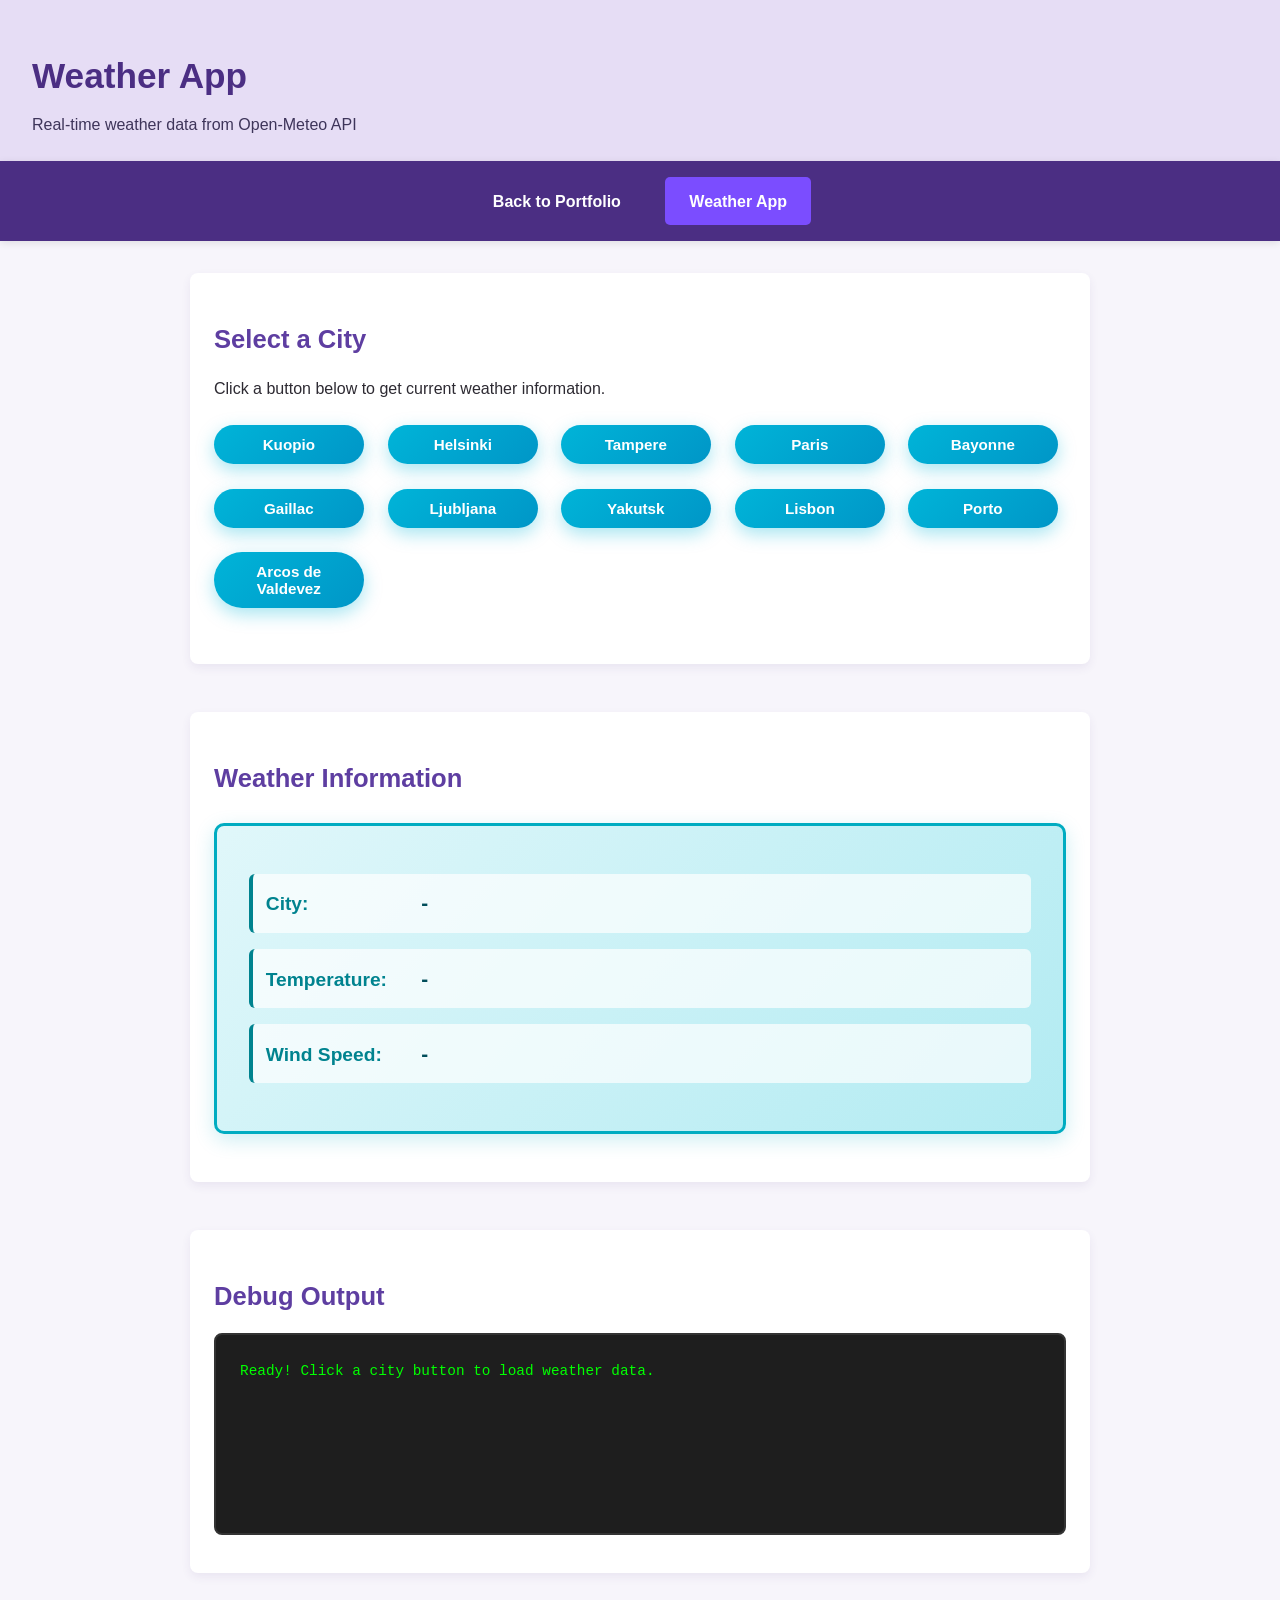
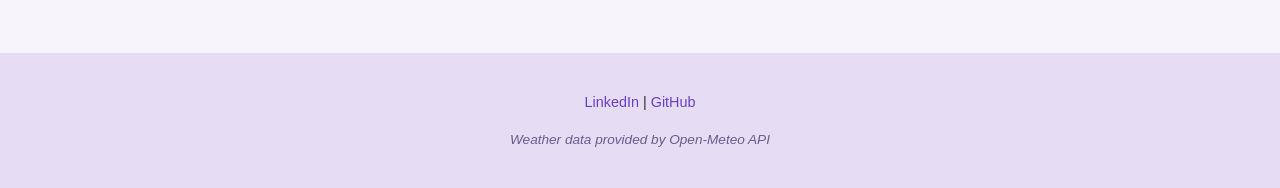
==== weather.html @ 5920d168 "first commit" ====
<!DOCTYPE html>
<html lang="en">
<head>
    <meta charset="UTF-8">
    <meta name="viewport" content="width=device-width, initial-scale=1.0">
    <title>Weather App - Tiago ALVES</title>
    <link rel="stylesheet" href="style.css">
</head>
<body>

    <header>
        <h1>Weather App</h1>
        <p>Real-time weather data from Open-Meteo API</p>
    </header>

    <nav class="main-nav">
        <a href="index.html">Back to Portfolio</a>
        <a href="weather.html" class="active">Weather App</a>
    </nav>

    <main>
        <section>
            <h2>Select a City</h2>
            <p>Click a button below to get current weather information.</p>
            
            <div class="weather-buttons">
                <button id="btnKuopio" class="btn btn-weather">Kuopio</button>
                <button id="btnHelsinki" class="btn btn-weather">Helsinki</button>
                <button id="btnTampere" class="btn btn-weather">Tampere</button>
                <button id="btnParis" class="btn btn-weather">Paris</button>
                <button id="btnBayonne" class="btn btn-weather">Bayonne</button>
                <button id="btnGaillac" class="btn btn-weather">Gaillac</button>
                <button id="btnLjubljana" class="btn btn-weather">Ljubljana</button>
                <button id="btnYakutsk" class="btn btn-weather">Yakutsk</button>
                <button id="btnLisbon" class="btn btn-weather">Lisbon</button>
                <button id="btnPorto" class="btn btn-weather">Porto</button>
                <button id="btnArcos" class="btn btn-weather">Arcos de Valdevez</button>
            </div>
        </section>

        <section>
            <h2>Weather Information</h2>
            
            <div id="weatherBox" class="weather-box">
                <div class="weather-item">
                    <strong>City:</strong> 
                    <span id="city">-</span>
                </div>
                <div class="weather-item">
                    <strong>Temperature:</strong> 
                    <span id="temperature">-</span>
                </div>
                <div class="weather-item">
                    <strong>Wind Speed:</strong> 
                    <span id="wind">-</span>
                </div>
            </div>
        </section>

        <section>
            <h2>Debug Output</h2>
            <pre id="output"></pre>
        </section>
    </main>

    <footer>
        <p>
            <a href="https://www.linkedin.com/">LinkedIn</a> |
            <a href="https://github.com/">GitHub</a>
        </p>
        <p class="last-updated">Weather data provided by Open-Meteo API</p>
    </footer>

    <script src="weather.js"></script>
</body>
</html>
---- style.css ----
/* =========================
   Base typography & reset
========================= */

body {
  font-family: "Segoe UI", Arial, sans-serif;
  line-height: 1.6;
  margin: 0;
  background-color: #f7f5fb;
  color: #2d2a32;
  transition: background-color 0.3s ease, color 0.3s ease;
}

/* =========================
   Headings
========================= */

h1 {
  font-size: 2.2rem;
  color: #4b2e83;
  margin-bottom: 0.5rem;
}

h2 {
  font-size: 1.6rem;
  color: #5e3ea1;
  margin-bottom: 1rem;
}

h3 {
  font-size: 1.2rem;
  color: #6a3dc7;
  margin-bottom: 0.5rem;
}

/* =========================
   Layout
========================= */

main {
  max-width: 900px;
  margin: 0 auto;
  padding: 2rem;
}

/* =========================
   Navigation
========================= */

.main-nav {
  background-color: #4b2e83;
  padding: 1rem 2rem;
  text-align: center;
  box-shadow: 0 2px 8px rgba(0, 0, 0, 0.1);
}

.main-nav a {
  color: #ffffff;
  text-decoration: none;
  font-weight: 600;
  padding: 0.7rem 1.5rem;
  margin: 0 0.5rem;
  border-radius: 5px;
  transition: background-color 0.3s ease;
  display: inline-block;
}

.main-nav a:hover {
  background-color: #5e3ea1;
  text-decoration: none;
}

.main-nav a.active {
  background-color: #7b4dff;
}

/* =========================
   Header & Footer
========================= */

header,
footer {
  background-color: #e6ddf5;
  padding: 1.5rem 2rem;
  transition: background-color 0.3s ease;
}

header p {
  margin: 0;
  color: #3e355a;
}

footer {
  text-align: center;
  font-size: 0.9rem;
}

/* =========================
   Sections
========================= */

section {
  margin-bottom: 3rem;
  padding: 1.5rem;
  background-color: #ffffff;
  border-radius: 8px;
  box-shadow: 0 4px 10px rgba(75, 46, 131, 0.08);
  transition: background-color 0.3s ease;
}

/* =========================
   Weather App Specific Styles
========================= */

.weather-buttons {
  display: grid;
  grid-template-columns: repeat(auto-fit, minmax(150px, 1fr));
  gap: 1rem;
  margin: 1.5rem 0;
}

.btn-weather {
  background: linear-gradient(135deg, #00b4d8, #0096c7);
  color: white;
  box-shadow: 0 6px 18px rgba(0, 180, 216, 0.35);
}

.btn-weather:hover {
  background: linear-gradient(135deg, #0096c7, #0077b6);
}

.weather-box {
  background: linear-gradient(135deg, #e0f7fa, #b2ebf2);
  padding: 2rem;
  border-radius: 10px;
  border: 3px solid #00acc1;
  box-shadow: 0 6px 20px rgba(0, 172, 193, 0.2);
  margin: 1.5rem 0;
}

.weather-item {
  margin: 1rem 0;
  font-size: 1.2rem;
  padding: 0.8rem;
  background-color: rgba(255, 255, 255, 0.7);
  border-radius: 6px;
  border-left: 4px solid #00838f;
}

.weather-item strong {
  color: #00838f;
  display: inline-block;
  min-width: 150px;
}

.weather-item span {
  color: #004d5a;
  font-weight: 600;
  font-size: 1.3rem;
}

#output {
  background-color: #1e1e1e;
  color: #0f0;
  padding: 1.5rem;
  border-radius: 8px;
  font-family: "Courier New", Courier, monospace;
  font-size: 0.9rem;
  line-height: 1.8;
  min-height: 150px;
  max-height: 400px;
  overflow-y: auto;
  white-space: pre-wrap;
  word-wrap: break-word;
  border: 2px solid #333;
}

/* =========================
   External Data Demo
========================= */

.btn-primary {
  background: linear-gradient(135deg, #28a745, #20c997);
  color: white;
  box-shadow: 0 6px 18px rgba(40, 167, 69, 0.35);
}

.btn-primary:hover {
  background: linear-gradient(135deg, #218838, #1aa179);
}

.data-status {
  margin-top: 1rem;
  padding: 0.8rem 1.2rem;
  border-radius: 6px;
  font-weight: 600;
  font-size: 1rem;
}

.data-status.loading {
  background-color: #fff3cd;
  color: #856404;
  border-left: 4px solid #ffc107;
}

.data-status.error {
  background-color: #f8d7da;
  color: #721c24;
  border-left: 4px solid #dc3545;
}

.data-output {
  margin-top: 1rem;
}

.user-card {
  background: linear-gradient(135deg, #f0f8ff, #e6f3ff);
  padding: 1.5rem;
  border-radius: 8px;
  border: 2px solid #b3d9ff;
  box-shadow: 0 4px 12px rgba(0, 123, 255, 0.1);
}

.user-card h3 {
  margin-top: 0;
  color: #0066cc;
  border-bottom: 2px solid #b3d9ff;
  padding-bottom: 0.5rem;
  margin-bottom: 1rem;
}

.user-card p {
  margin: 0.8rem 0;
  color: #333;
  font-size: 1rem;
}

.user-card strong {
  color: #0066cc;
  font-weight: 600;
}

/* =========================
   Skills Grid
========================= */

.skills-grid {
  display: grid;
  grid-template-columns: repeat(auto-fit, minmax(250px, 1fr));
  gap: 1.5rem;
  margin-top: 1.5rem;
}

.skill-card {
  background: linear-gradient(135deg, #f8f5ff, #ede7ff);
  padding: 1.5rem;
  border-radius: 8px;
  border: 2px solid #d1c4ff;
  transition: transform 0.3s ease, box-shadow 0.3s ease;
}

.skill-card:hover {
  transform: translateY(-5px);
  box-shadow: 0 8px 20px rgba(123, 77, 255, 0.2);
}

.skill-card h3 {
  margin-top: 0;
  margin-bottom: 0.5rem;
  color: #4b2e83;
  font-size: 1.3rem;
}

.skill-card p {
  margin: 0;
  color: #6a5b8c;
  font-size: 0.95rem;
}

/* =========================
   Projects
========================= */

.project {
  background-color: #fafafa;
  padding: 1.5rem;
  border-radius: 8px;
  border-left: 4px solid #7b4dff;
  margin-bottom: 1.5rem;
  transition: transform 0.3s ease, box-shadow 0.3s ease;
}

.project:hover {
  transform: translateX(5px);
  box-shadow: 0 4px 15px rgba(123, 77, 255, 0.15);
}

.project:last-child {
  margin-bottom: 0;
}

.project h3 {
  margin-top: 0;
  color: #4b2e83;
}

.project p {
  margin: 0.5rem 0 1rem 0;
  color: #3e355a;
  line-height: 1.6;
}

.project-link {
  display: inline-block;
  color: #7b4dff;
  font-weight: 600;
  text-decoration: none;
  transition: color 0.3s ease;
}

.project-link:hover {
  color: #5e3ea1;
  text-decoration: underline;
}

/* =========================
   Portfolio media
========================= */

figure {
  margin: 0 0 1.5rem 0;
}

figcaption {
  margin-top: 0.5rem;
  font-size: 0.9rem;
  color: #6a5b8c;
}

/* Images responsive */
img {
  max-width: 100%;
  height: auto;
  border-radius: 6px;
}

iframe {
  border-radius: 6px;
  max-width: 100%;
}

/* =========================
   Links
========================= */

a {
  color: #6a3dc7;
  text-decoration: none;
  font-weight: 500;
}

a:hover {
  text-decoration: underline;
}

/* =========================
   Lists
========================= */

ul {
  padding-left: 1.2rem;
}

li {
  margin-bottom: 0.5rem;
}

/* =========================
   Last Updated
========================= */

.last-updated {
  font-size: 0.85rem;
  color: #6a5b8c;
  margin-top: 0.5rem;
  font-style: italic;
}

/* =========================
   Skip link (accessibility)
========================= */

a[href="#main"] {
  position: absolute;
  left: -999px;
  top: 10px;
  background-color: #4b2e83;
  color: #ffffff;
  padding: 0.5rem 1rem;
  border-radius: 4px;
}

a[href="#main"]:focus {
  left: 10px;
}

/* =========================
   Dark Mode
========================= */

body.dark {
  background-color: #1e1b26;
  color: #f1ecff;
}

body.dark section {
  background-color: #2a2438;
}

body.dark header,
body.dark footer {
  background-color: #2f2750;
}

body.dark .main-nav {
  background-color: #2f2750;
}

body.dark .main-nav a.active {
  background-color: #5e3ea1;
}

body.dark a {
  color: #c9a6ff;
}

body.dark h1,
body.dark h2,
body.dark h3 {
  color: #d4b8ff;
}

body.dark .skill-card {
  background: linear-gradient(135deg, #3a2f5e, #4a3870);
  border-color: #5e3ea1;
}

body.dark .skill-card h3 {
  color: #d4b8ff;
}

body.dark .skill-card p {
  color: #b8a5d6;
}

body.dark .project {
  background-color: #332d44;
  border-left-color: #9b7dff;
}

body.dark .project h3 {
  color: #d4b8ff;
}

body.dark .project p {
  color: #c5b8d9;
}

body.dark .project-link {
  color: #b388ff;
}

body.dark .project-link:hover {
  color: #d4b8ff;
}

body.dark .last-updated {
  color: #9b8bb3;
}

body.dark figcaption {
  color: #b8a5d6;
}

body.dark .user-card {
  background: linear-gradient(135deg, #2a3f5f, #344a6a);
  border-color: #5a7fa8;
}

body.dark .user-card h3 {
  color: #8db3ff;
  border-bottom-color: #5a7fa8;
}

body.dark .user-card p {
  color: #d4e1f5;
}

body.dark .user-card strong {
  color: #8db3ff;
}

body.dark .data-status.loading {
  background-color: #5a4f2e;
  color: #ffd966;
  border-left-color: #ffb700;
}

body.dark .data-status.error {
  background-color: #5a2e2e;
  color: #ff9999;
  border-left-color: #ff5555;
}

body.dark .weather-box {
  background: linear-gradient(135deg, #1a3d4d, #225566);
  border-color: #3a7a8f;
}

body.dark .weather-item {
  background-color: rgba(42, 85, 100, 0.5);
  border-left-color: #4da6bf;
}

body.dark .weather-item strong {
  color: #6ec9e0;
}

body.dark .weather-item span {
  color: #a8e6f5;
}

/* =========================
   Animated Buttons
========================= */

.btn {
  padding: 0.7rem 1.4rem;
  border: none;
  border-radius: 999px;
  font-size: 0.95rem;
  font-weight: 600;
  cursor: pointer;
  transition: all 0.25s ease;
  position: relative;
  overflow: hidden;
  margin-right: 0.5rem;
  margin-bottom: 0.5rem;
}

/* Violet gradient theme button */

.btn-theme {
  background: linear-gradient(135deg, #7b4dff, #b388ff);
  color: white;
  box-shadow: 0 6px 18px rgba(123, 77, 255, 0.35);
}

/* Counter button — softer violet */

.btn-counter {
  background: linear-gradient(135deg, #ede7ff, #d1c4ff);
  color: #4b2e83;
  box-shadow: 0 4px 12px rgba(75, 46, 131, 0.15);
}

/* Hover animation */

.btn:hover {
  transform: translateY(-3px);
  box-shadow: 0 10px 22px rgba(0,0,0,0.18);
}

/* Click press animation */

.btn:active {
  transform: translateY(0);
  box-shadow: 0 3px 8px rgba(0,0,0,0.2);
}

/* Glow pulse effect */

.btn::after {
  content: "";
  position: absolute;
  inset: 0;
  border-radius: inherit;
  opacity: 0;
  background: radial-gradient(circle at center, rgba(255,255,255,0.35), transparent 60%);
  transition: opacity 0.3s ease;
}

.btn:hover::after {
  opacity: 1;
}

/* Dark mode adaptation */

body.dark .btn-counter {
  background: linear-gradient(135deg, #3a2f5e, #5e3ea1);
  color: #f1ecff;
}

/* Button pop animation on load */

.btn {
  animation: btnPop 0.5s ease both;
}

@keyframes btnPop {
  from {
    transform: scale(0.9);
    opacity: 0;
  }
  to {
    transform: scale(1);
    opacity: 1;
  }
}

/* =========================
   Responsive Design
========================= */

@media (max-width: 768px) {
  main {
    padding: 1rem;
  }
  
  .main-nav a {
    display: block;
    margin: 0.5rem 0;
  }
  
  .skills-grid {
    grid-template-columns: 1fr;
    gap: 1rem;
  }
  
  .weather-buttons {
    grid-template-columns: 1fr;
  }
  
  h1 {
    font-size: 1.8rem;
  }
  
  h2 {
    font-size: 1.4rem;
  }
  
  iframe {
    width: 100%;
    height: 250px;
  }
}
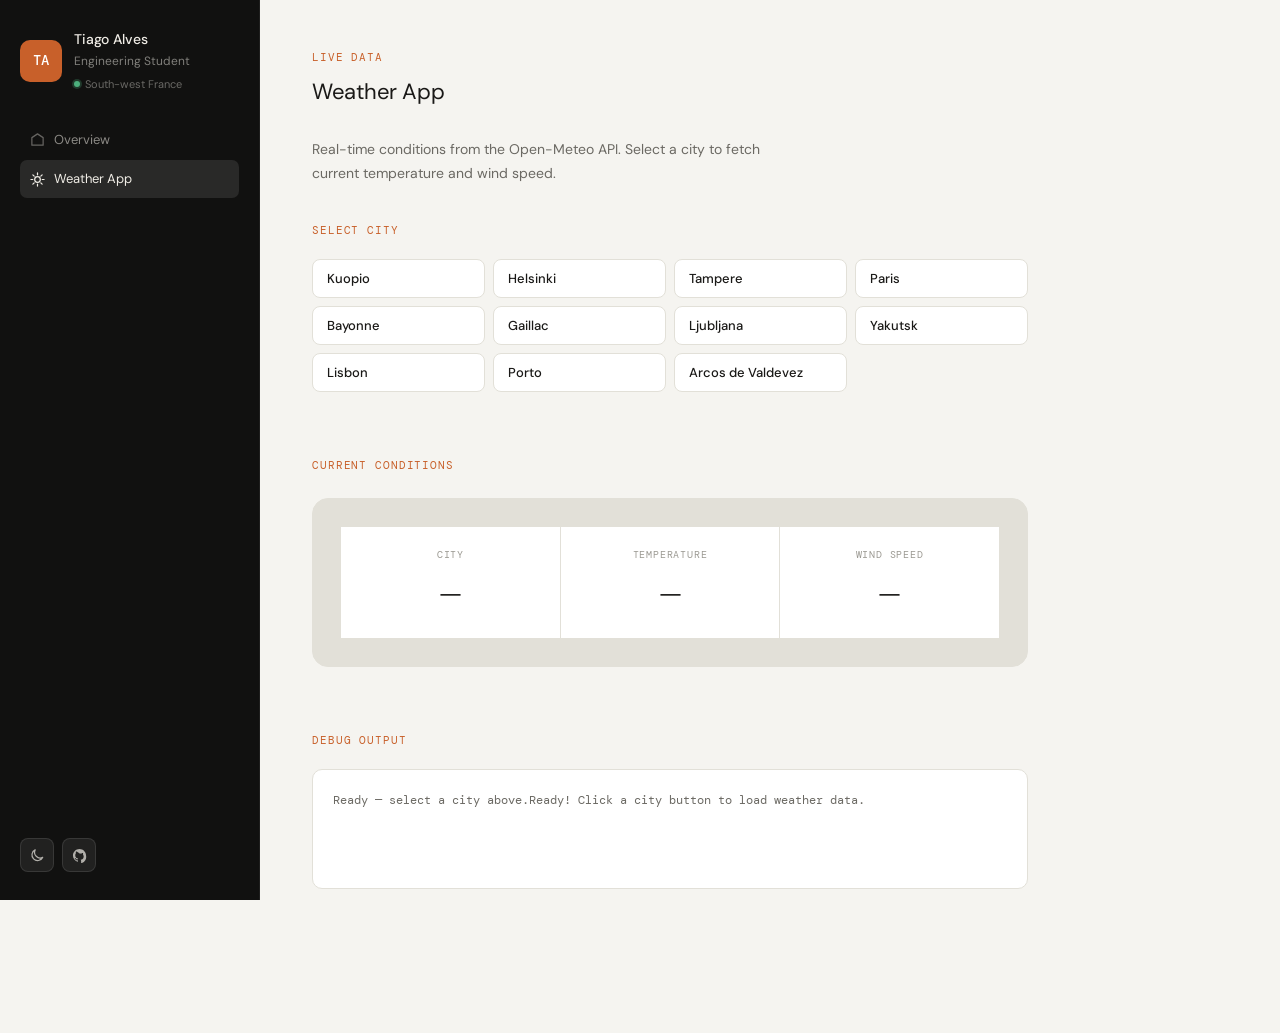
==== commit e328817d: "fix" ====
--- a/weather.html
+++ b/weather.html
@@ -1,76 +1,115 @@
 <!DOCTYPE html>
 <html lang="en">
 <head>
-    <meta charset="UTF-8">
-    <meta name="viewport" content="width=device-width, initial-scale=1.0">
-    <title>Weather App - Tiago ALVES</title>
-    <link rel="stylesheet" href="style.css">
+  <meta charset="UTF-8">
+  <meta name="viewport" content="width=device-width, initial-scale=1.0">
+  <title>Weather App — Tiago Alves</title>
+  <link rel="preconnect" href="https://fonts.googleapis.com">
+  <link rel="preconnect" href="https://fonts.gstatic.com" crossorigin>
+  <link href="https://fonts.googleapis.com/css2?family=DM+Sans:ital,opsz,wght@0,9..40,300;0,9..40,400;0,9..40,500;1,9..40,300&family=DM+Mono:wght@400;500&display=swap" rel="stylesheet">
+  <link rel="stylesheet" href="style.css">
 </head>
 <body>
+  <div class="page-wrapper">
 
-    <header>
-        <h1>Weather App</h1>
-        <p>Real-time weather data from Open-Meteo API</p>
-    </header>
+    <aside class="sidebar">
+      <div class="sidebar-inner">
+        <div class="profile-block">
+          <div class="profile-monogram">TA</div>
+          <div>
+            <h1 class="profile-name">Tiago Alves</h1>
+            <p class="profile-title">Engineering Student</p>
+            <p class="profile-location"><span class="dot"></span> South-west France</p>
+          </div>
+        </div>
 
-    <nav class="main-nav">
-        <a href="index.html">Back to Portfolio</a>
-        <a href="weather.html" class="active">Weather App</a>
-    </nav>
+        <nav class="side-nav">
+          <a href="index.html">
+            <svg viewBox="0 0 16 16" fill="none"><path d="M2 6l6-4 6 4v8H2V6z" stroke="currentColor" stroke-width="1.3" stroke-linejoin="round"/></svg>
+            Overview
+          </a>
+          <a href="weather.html" class="active">
+            <svg viewBox="0 0 16 16" fill="none"><circle cx="8" cy="8" r="3" stroke="currentColor" stroke-width="1.3"/><path d="M8 1v2M8 13v2M1 8h2M13 8h2M3.05 3.05l1.41 1.41M11.54 11.54l1.41 1.41M3.05 12.95l1.41-1.41M11.54 4.46l1.41-1.41" stroke="currentColor" stroke-width="1.3" stroke-linecap="round"/></svg>
+            Weather App
+          </a>
+        </nav>
 
-    <main>
-        <section>
-            <h2>Select a City</h2>
-            <p>Click a button below to get current weather information.</p>
-            
-            <div class="weather-buttons">
-                <button id="btnKuopio" class="btn btn-weather">Kuopio</button>
-                <button id="btnHelsinki" class="btn btn-weather">Helsinki</button>
-                <button id="btnTampere" class="btn btn-weather">Tampere</button>
-                <button id="btnParis" class="btn btn-weather">Paris</button>
-                <button id="btnBayonne" class="btn btn-weather">Bayonne</button>
-                <button id="btnGaillac" class="btn btn-weather">Gaillac</button>
-                <button id="btnLjubljana" class="btn btn-weather">Ljubljana</button>
-                <button id="btnYakutsk" class="btn btn-weather">Yakutsk</button>
-                <button id="btnLisbon" class="btn btn-weather">Lisbon</button>
-                <button id="btnPorto" class="btn btn-weather">Porto</button>
-                <button id="btnArcos" class="btn btn-weather">Arcos de Valdevez</button>
-            </div>
-        </section>
+        <div class="sidebar-actions">
+          <button id="themeBtn" class="icon-btn" title="Toggle theme">
+            <svg viewBox="0 0 16 16" fill="none"><path d="M13.5 10A6 6 0 015.5 2a6 6 0 108 8z" stroke="currentColor" stroke-width="1.3" stroke-linejoin="round"/></svg>
+          </button>
+          <a href="https://github.com/LaTiags" class="icon-btn" title="GitHub" target="_blank">
+            <svg viewBox="0 0 16 16" fill="currentColor"><path d="M8 1C4.13 1 1 4.13 1 8c0 3.09 2.01 5.71 4.79 6.64.35.06.48-.15.48-.34v-1.2C4.26 13.53 3.85 12.16 3.85 12.16c-.32-.81-.78-1.03-.78-1.03-.64-.43.05-.42.05-.42.7.05 1.07.72 1.07.72.63 1.07 1.64.76 2.04.58.06-.45.24-.76.44-.94-1.56-.18-3.2-.78-3.2-3.47 0-.77.27-1.39.72-1.88-.07-.18-.31-.89.07-1.86 0 0 .59-.19 1.92.72A6.7 6.7 0 018 5.84c.59 0 1.19.08 1.75.23 1.33-.9 1.92-.72 1.92-.72.38.97.14 1.68.07 1.86.45.49.72 1.11.72 1.88 0 2.7-1.64 3.29-3.21 3.46.25.22.48.65.48 1.31v1.94c0 .19.13.41.48.34A6.997 6.997 0 0015 8c0-3.87-3.13-7-7-7z"/></svg>
+          </a>
+        </div>
+      </div>
+    </aside>
 
-        <section>
-            <h2>Weather Information</h2>
-            
-            <div id="weatherBox" class="weather-box">
-                <div class="weather-item">
-                    <strong>City:</strong> 
-                    <span id="city">-</span>
-                </div>
-                <div class="weather-item">
-                    <strong>Temperature:</strong> 
-                    <span id="temperature">-</span>
-                </div>
-                <div class="weather-item">
-                    <strong>Wind Speed:</strong> 
-                    <span id="wind">-</span>
-                </div>
-            </div>
-        </section>
+    <main class="main-content">
 
-        <section>
-            <h2>Debug Output</h2>
-            <pre id="output"></pre>
-        </section>
+      <div class="weather-page-header">
+        <div class="section-label">Live data</div>
+        <h2 class="section-title">Weather App</h2>
+        <p style="font-size:14px;color:var(--text-2);max-width:480px;">Real-time conditions from the Open-Meteo API. Select a city to fetch current temperature and wind speed.</p>
+      </div>
+
+      <section class="content-section">
+        <div class="section-label">Select city</div>
+        <div class="weather-buttons">
+          <button id="btnKuopio"   class="btn-weather">Kuopio</button>
+          <button id="btnHelsinki" class="btn-weather">Helsinki</button>
+          <button id="btnTampere"  class="btn-weather">Tampere</button>
+          <button id="btnParis"    class="btn-weather">Paris</button>
+          <button id="btnBayonne"  class="btn-weather">Bayonne</button>
+          <button id="btnGaillac"  class="btn-weather">Gaillac</button>
+          <button id="btnLjubljanabtn" class="btn-weather">Ljubljana</button>
+          <button id="btnYakutsk"  class="btn-weather">Yakutsk</button>
+          <button id="btnLisbon"   class="btn-weather">Lisbon</button>
+          <button id="btnPorto"    class="btn-weather">Porto</button>
+          <button id="btnArcos"    class="btn-weather">Arcos de Valdevez</button>
+        </div>
+      </section>
+
+      <section class="content-section">
+        <div class="section-label">Current conditions</div>
+        <div id="weatherBox" class="weather-box">
+          <div class="weather-item">
+            <strong>City</strong>
+            <span id="city">—</span>
+          </div>
+          <div class="weather-item">
+            <strong>Temperature</strong>
+            <span id="temperature">—</span>
+          </div>
+          <div class="weather-item">
+            <strong>Wind speed</strong>
+            <span id="wind">—</span>
+          </div>
+        </div>
+      </section>
+
+      <section class="content-section">
+        <div class="section-label">Debug output</div>
+        <pre id="output">Ready — select a city above.</pre>
+      </section>
+
     </main>
+  </div>
 
-    <footer>
-        <p>
-            <a href="https://www.linkedin.com/">LinkedIn</a> |
-            <a href="https://github.com/">GitHub</a>
-        </p>
-        <p class="last-updated">Weather data provided by Open-Meteo API</p>
-    </footer>
-
-    <script src="weather.js"></script>
+  <script src="weather.js"></script>
+  <script>
+    // Theme sync
+    const THEME_KEY = "portfolio_theme";
+    function loadTheme() {
+      if (localStorage.getItem(THEME_KEY) === "dark") document.body.classList.add("dark");
+    }
+    const themeBtn = document.getElementById("themeBtn");
+    if (themeBtn) themeBtn.addEventListener("click", () => {
+      document.body.classList.toggle("dark");
+      const isDark = document.body.classList.contains("dark");
+      localStorage.setItem(THEME_KEY, isDark ? "dark" : "light");
+    });
+    loadTheme();
+  </script>
 </body>
 </html>
--- a/style.css
+++ b/style.css
@@ -1,656 +1,747 @@
-/* =========================
-   Base typography & reset
-========================= */
+/* =============================================
+   Tiago Alves — Engineering Portfolio
+   Style: Clean editorial, monochrome-forward
+============================================= */
+
+/* === Tokens === */
+:root {
+  --bg:         #f5f4f0;
+  --bg-card:    #ffffff;
+  --bg-sidebar: #111110;
+  --text:       #1a1917;
+  --text-2:     #6b6963;
+  --text-3:     #9c9a93;
+  --accent:     #c8602a;
+  --accent-2:   #e07840;
+  --border:     #e2e0d8;
+  --border-2:   #d0cec6;
+
+  --font-body: 'DM Sans', sans-serif;
+  --font-mono: 'DM Mono', monospace;
+
+  --sidebar-w: 260px;
+  --radius: 10px;
+  --radius-lg: 16px;
+}
+
+/* === Dark mode === */
+body.dark {
+  --bg:         #141412;
+  --bg-card:    #1e1d1b;
+  --bg-sidebar: #0c0c0b;
+  --text:       #f0ede6;
+  --text-2:     #9c9a93;
+  --text-3:     #5a5852;
+  --border:     #2a2926;
+  --border-2:   #333230;
+}
+
+/* === Reset === */
+*, *::before, *::after { box-sizing: border-box; margin: 0; padding: 0; }
 
 body {
-  font-family: "Segoe UI", Arial, sans-serif;
-  line-height: 1.6;
-  margin: 0;
-  background-color: #f7f5fb;
-  color: #2d2a32;
-  transition: background-color 0.3s ease, color 0.3s ease;
-}
-
-/* =========================
-   Headings
-========================= */
-
-h1 {
-  font-size: 2.2rem;
-  color: #4b2e83;
-  margin-bottom: 0.5rem;
-}
-
-h2 {
-  font-size: 1.6rem;
-  color: #5e3ea1;
-  margin-bottom: 1rem;
-}
-
-h3 {
-  font-size: 1.2rem;
-  color: #6a3dc7;
-  margin-bottom: 0.5rem;
-}
-
-/* =========================
+  font-family: var(--font-body);
+  background: var(--bg);
+  color: var(--text);
+  font-size: 15px;
+  line-height: 1.65;
+  transition: background 0.25s, color 0.25s;
+}
+
+a { color: inherit; text-decoration: none; }
+img, iframe { display: block; max-width: 100%; }
+
+/* === Skip link === */
+.skip-link {
+  position: absolute;
+  left: -999px;
+  top: 12px;
+  background: var(--accent);
+  color: #fff;
+  padding: 6px 14px;
+  border-radius: 6px;
+  font-size: 13px;
+  z-index: 9999;
+}
+.skip-link:focus { left: 12px; }
+
+/* =============================================
    Layout
-========================= */
-
-main {
-  max-width: 900px;
-  margin: 0 auto;
-  padding: 2rem;
-}
-
-/* =========================
-   Navigation
-========================= */
-
-.main-nav {
-  background-color: #4b2e83;
-  padding: 1rem 2rem;
-  text-align: center;
-  box-shadow: 0 2px 8px rgba(0, 0, 0, 0.1);
-}
-
-.main-nav a {
-  color: #ffffff;
-  text-decoration: none;
-  font-weight: 600;
-  padding: 0.7rem 1.5rem;
-  margin: 0 0.5rem;
-  border-radius: 5px;
-  transition: background-color 0.3s ease;
-  display: inline-block;
-}
-
-.main-nav a:hover {
-  background-color: #5e3ea1;
-  text-decoration: none;
-}
-
-.main-nav a.active {
-  background-color: #7b4dff;
-}
-
-/* =========================
-   Header & Footer
-========================= */
-
-header,
-footer {
-  background-color: #e6ddf5;
-  padding: 1.5rem 2rem;
-  transition: background-color 0.3s ease;
-}
-
-header p {
-  margin: 0;
-  color: #3e355a;
-}
-
-footer {
-  text-align: center;
-  font-size: 0.9rem;
-}
-
-/* =========================
+============================================= */
+
+.page-wrapper {
+  display: flex;
+  min-height: 100vh;
+}
+
+/* === Sidebar === */
+.sidebar {
+  width: var(--sidebar-w);
+  background: var(--bg-sidebar);
+  color: #f0ede6;
+  position: sticky;
+  top: 0;
+  height: 100vh;
+  flex-shrink: 0;
+  display: flex;
+  flex-direction: column;
+  border-right: 1px solid rgba(255,255,255,0.06);
+}
+
+.sidebar-inner {
+  display: flex;
+  flex-direction: column;
+  padding: 28px 20px;
+  height: 100%;
+  gap: 28px;
+}
+
+/* Profile block */
+.profile-block {
+  display: flex;
+  align-items: center;
+  gap: 12px;
+}
+
+.profile-monogram {
+  width: 42px;
+  height: 42px;
+  border-radius: 10px;
+  background: var(--accent);
+  color: #fff;
+  font-size: 14px;
+  font-weight: 500;
+  letter-spacing: 0.5px;
+  display: flex;
+  align-items: center;
+  justify-content: center;
+  flex-shrink: 0;
+  font-family: var(--font-mono);
+}
+
+.profile-name {
+  font-size: 14px;
+  font-weight: 500;
+  color: #f0ede6;
+  letter-spacing: -0.01em;
+}
+
+.profile-title {
+  font-size: 12px;
+  color: rgba(240,237,230,0.5);
+  margin-top: 1px;
+}
+
+.profile-location {
+  font-size: 11px;
+  color: rgba(240,237,230,0.4);
+  margin-top: 3px;
+  display: flex;
+  align-items: center;
+  gap: 5px;
+}
+
+.dot {
+  width: 6px;
+  height: 6px;
+  border-radius: 50%;
+  background: #4caf7d;
+  flex-shrink: 0;
+  box-shadow: 0 0 0 2px rgba(76,175,125,0.25);
+}
+
+/* Nav */
+.side-nav {
+  display: flex;
+  flex-direction: column;
+  gap: 2px;
+}
+
+.side-nav a {
+  display: flex;
+  align-items: center;
+  gap: 9px;
+  padding: 8px 10px;
+  border-radius: 7px;
+  font-size: 13px;
+  color: rgba(240,237,230,0.55);
+  transition: background 0.15s, color 0.15s;
+}
+
+.side-nav a svg {
+  width: 15px;
+  height: 15px;
+  flex-shrink: 0;
+  opacity: 0.7;
+}
+
+.side-nav a:hover {
+  background: rgba(255,255,255,0.07);
+  color: rgba(240,237,230,0.9);
+}
+
+.side-nav a.active {
+  background: rgba(255,255,255,0.1);
+  color: #f0ede6;
+}
+.side-nav a.active svg { opacity: 1; }
+
+/* Sidebar actions */
+.sidebar-actions {
+  display: flex;
+  gap: 8px;
+  margin-top: auto;
+}
+
+.icon-btn {
+  width: 34px;
+  height: 34px;
+  background: rgba(255,255,255,0.07);
+  border: 1px solid rgba(255,255,255,0.1);
+  border-radius: 8px;
+  color: rgba(240,237,230,0.7);
+  cursor: pointer;
+  display: flex;
+  align-items: center;
+  justify-content: center;
+  transition: background 0.15s, color 0.15s;
+  flex-shrink: 0;
+}
+
+.icon-btn svg { width: 15px; height: 15px; }
+.icon-btn:hover {
+  background: rgba(255,255,255,0.12);
+  color: #f0ede6;
+}
+
+.counter-btn {
+  background: transparent;
+  border: 1px solid rgba(255,255,255,0.12);
+  border-radius: 8px;
+  color: rgba(240,237,230,0.4);
+  font-family: var(--font-mono);
+  font-size: 11px;
+  padding: 6px 12px;
+  cursor: pointer;
+  transition: border-color 0.15s, color 0.15s;
+  text-align: left;
+}
+.counter-btn:hover {
+  border-color: rgba(255,255,255,0.22);
+  color: rgba(240,237,230,0.7);
+}
+
+/* === Main content === */
+.main-content {
+  flex: 1;
+  min-width: 0;
+  padding: 48px 52px 80px;
+  max-width: 820px;
+}
+
+/* =============================================
    Sections
-========================= */
-
-section {
-  margin-bottom: 3rem;
-  padding: 1.5rem;
-  background-color: #ffffff;
+============================================= */
+
+.content-section {
+  margin-bottom: 64px;
+}
+
+.section-label {
+  font-family: var(--font-mono);
+  font-size: 11px;
+  font-weight: 400;
+  letter-spacing: 0.08em;
+  text-transform: uppercase;
+  color: var(--accent);
+  margin-bottom: 8px;
+}
+
+.section-title {
+  font-size: 22px;
+  font-weight: 400;
+  letter-spacing: -0.02em;
+  color: var(--text);
+  margin-bottom: 28px;
+}
+
+/* =============================================
+   Hero
+============================================= */
+
+.hero-section {
+  margin-bottom: 72px;
+  padding-top: 8px;
+}
+
+.hero-tag {
+  font-family: var(--font-mono);
+  font-size: 11px;
+  letter-spacing: 0.08em;
+  text-transform: uppercase;
+  color: var(--accent);
+  margin-bottom: 16px;
+}
+
+.hero-heading {
+  font-size: clamp(28px, 4vw, 40px);
+  font-weight: 300;
+  letter-spacing: -0.03em;
+  line-height: 1.2;
+  color: var(--text);
+  margin-bottom: 16px;
+}
+
+.hero-heading em {
+  font-style: normal;
+  color: var(--accent);
+}
+
+.hero-sub {
+  font-size: 15px;
+  color: var(--text-2);
+  max-width: 520px;
+  line-height: 1.7;
+  margin-bottom: 28px;
+}
+
+.hero-cta {
+  display: flex;
+  align-items: center;
+  gap: 14px;
+  flex-wrap: wrap;
+}
+
+.btn-primary {
+  display: inline-flex;
+  align-items: center;
+  gap: 7px;
+  background: var(--text);
+  color: var(--bg);
+  border: none;
   border-radius: 8px;
-  box-shadow: 0 4px 10px rgba(75, 46, 131, 0.08);
-  transition: background-color 0.3s ease;
-}
-
-/* =========================
-   Weather App Specific Styles
-========================= */
+  padding: 10px 18px;
+  font-family: var(--font-body);
+  font-size: 14px;
+  font-weight: 500;
+  cursor: pointer;
+  transition: opacity 0.15s;
+}
+.btn-primary svg { width: 15px; height: 15px; }
+.btn-primary:hover { opacity: 0.8; }
+
+.btn-secondary {
+  font-size: 14px;
+  font-weight: 500;
+  color: var(--text-2);
+  transition: color 0.15s;
+}
+.btn-secondary:hover { color: var(--text); }
+
+/* API demo output */
+.data-status {
+  margin-top: 14px;
+  font-size: 13px;
+  font-family: var(--font-mono);
+}
+.data-status.loading { color: var(--text-2); }
+.data-status.error   { color: #d04040; }
+
+#dataOutput { margin-top: 12px; }
+
+.user-card {
+  background: var(--bg-card);
+  border: 1px solid var(--border);
+  border-radius: var(--radius);
+  padding: 18px 20px;
+  display: grid;
+  grid-template-columns: 1fr 1fr;
+  gap: 6px 24px;
+  max-width: 420px;
+  animation: fadeUp 0.3s ease;
+}
+
+.user-card h3 {
+  grid-column: 1/-1;
+  font-size: 13px;
+  font-weight: 500;
+  color: var(--text-2);
+  margin-bottom: 4px;
+  font-family: var(--font-mono);
+  text-transform: uppercase;
+  letter-spacing: 0.06em;
+  font-size: 11px;
+}
+
+.user-card p {
+  font-size: 13px;
+  color: var(--text);
+}
+
+.user-card strong {
+  color: var(--text-3);
+  font-weight: 400;
+  display: block;
+  font-size: 11px;
+  font-family: var(--font-mono);
+}
+
+/* =============================================
+   Skills
+============================================= */
+
+.skills-grid {
+  display: grid;
+  grid-template-columns: repeat(3, 1fr);
+  gap: 12px;
+}
+
+.skill-card {
+  background: var(--bg-card);
+  border: 1px solid var(--border);
+  border-radius: var(--radius);
+  padding: 18px 16px;
+  transition: border-color 0.15s, transform 0.15s;
+}
+
+.skill-card:hover {
+  border-color: var(--border-2);
+  transform: translateY(-2px);
+}
+
+.skill-icon {
+  width: 32px;
+  height: 32px;
+  border-radius: 8px;
+  display: flex;
+  align-items: center;
+  justify-content: center;
+  margin-bottom: 12px;
+}
+
+.skill-icon svg { width: 16px; height: 16px; }
+
+.skill-icon--web     { background: #fff3e8; color: var(--accent); }
+.skill-icon--js      { background: #fdf8e2; color: #b08000; }
+.skill-icon--py      { background: #e8f0fe; color: #3060c0; }
+.skill-icon--iot     { background: #e8f7ee; color: #2a8a50; }
+.skill-icon--mech    { background: #f0eefe; color: #6640c0; }
+.skill-icon--circuits{ background: #fde8e8; color: #c03030; }
+
+body.dark .skill-icon--web      { background: rgba(200,96,42,0.15);  color: var(--accent-2); }
+body.dark .skill-icon--js       { background: rgba(200,160,0,0.15);  color: #d4a830; }
+body.dark .skill-icon--py       { background: rgba(70,130,220,0.15); color: #6898e8; }
+body.dark .skill-icon--iot      { background: rgba(50,160,90,0.15);  color: #50c080; }
+body.dark .skill-icon--mech     { background: rgba(120,80,210,0.15); color: #a878f0; }
+body.dark .skill-icon--circuits { background: rgba(200,50,50,0.15);  color: #e07070; }
+
+.skill-card h3 {
+  font-size: 13px;
+  font-weight: 500;
+  color: var(--text);
+  margin-bottom: 4px;
+}
+
+.skill-card p {
+  font-size: 12px;
+  color: var(--text-2);
+  line-height: 1.55;
+}
+
+/* =============================================
+   Projects
+============================================= */
+
+.projects-list {
+  display: flex;
+  flex-direction: column;
+  gap: 1px;
+  border: 1px solid var(--border);
+  border-radius: var(--radius-lg);
+  overflow: hidden;
+  background: var(--border);
+}
+
+.project-card {
+  background: var(--bg-card);
+  padding: 24px 28px;
+  transition: background 0.15s;
+}
+.project-card:hover { background: var(--bg); }
+
+.project-meta {
+  display: flex;
+  gap: 6px;
+  margin-bottom: 10px;
+}
+
+.project-tag {
+  font-family: var(--font-mono);
+  font-size: 10px;
+  letter-spacing: 0.05em;
+  padding: 3px 8px;
+  border-radius: 4px;
+  background: var(--border);
+  color: var(--text-3);
+}
+
+.project-card h3 {
+  font-size: 16px;
+  font-weight: 500;
+  letter-spacing: -0.01em;
+  color: var(--text);
+  margin-bottom: 6px;
+}
+
+.project-card p {
+  font-size: 13px;
+  color: var(--text-2);
+  line-height: 1.65;
+  max-width: 560px;
+  margin-bottom: 14px;
+}
+
+.project-link {
+  display: inline-flex;
+  align-items: center;
+  gap: 6px;
+  font-size: 13px;
+  font-weight: 500;
+  color: var(--accent);
+  transition: gap 0.15s;
+}
+
+.project-link svg { width: 14px; height: 14px; }
+.project-link:hover { gap: 10px; }
+
+/* =============================================
+   Gallery
+============================================= */
+
+.gallery-grid {
+  display: grid;
+  grid-template-columns: 1fr 1fr;
+  gap: 16px;
+}
+
+.gallery-item {
+  border-radius: var(--radius);
+  overflow: hidden;
+  border: 1px solid var(--border);
+}
+
+.gallery-item--wide { grid-column: 1; }
+
+.gallery-item img {
+  width: 100%;
+  height: 200px;
+  object-fit: cover;
+  transition: transform 0.4s ease;
+}
+.gallery-item:hover img { transform: scale(1.03); }
+
+.video-wrapper {
+  position: relative;
+  padding-bottom: 56.25%;
+  height: 0;
+}
+.video-wrapper iframe {
+  position: absolute;
+  top: 0; left: 0;
+  width: 100%; height: 100%;
+  border: none;
+}
+
+figcaption {
+  padding: 10px 14px;
+  font-size: 12px;
+  color: var(--text-3);
+  font-family: var(--font-mono);
+  background: var(--bg-card);
+  border-top: 1px solid var(--border);
+}
+
+/* =============================================
+   Interests
+============================================= */
+
+.interests-grid {
+  display: flex;
+  flex-wrap: wrap;
+  gap: 8px;
+}
+
+.interest-item {
+  background: var(--bg-card);
+  border: 1px solid var(--border);
+  border-radius: 6px;
+  padding: 7px 14px;
+  font-size: 13px;
+  color: var(--text-2);
+  transition: border-color 0.15s, color 0.15s;
+}
+.interest-item:hover {
+  border-color: var(--accent);
+  color: var(--text);
+}
+
+/* =============================================
+   Footer
+============================================= */
+
+.site-footer {
+  padding-top: 40px;
+  border-top: 1px solid var(--border);
+  margin-top: 16px;
+}
+
+.last-updated {
+  font-family: var(--font-mono);
+  font-size: 11px;
+  color: var(--text-3);
+}
+
+/* =============================================
+   Weather App
+============================================= */
+
+.weather-page-header {
+  margin-bottom: 36px;
+}
 
 .weather-buttons {
   display: grid;
-  grid-template-columns: repeat(auto-fit, minmax(150px, 1fr));
-  gap: 1rem;
-  margin: 1.5rem 0;
+  grid-template-columns: repeat(auto-fill, minmax(140px, 1fr));
+  gap: 8px;
+  margin-top: 20px;
 }
 
 .btn-weather {
-  background: linear-gradient(135deg, #00b4d8, #0096c7);
-  color: white;
-  box-shadow: 0 6px 18px rgba(0, 180, 216, 0.35);
+  background: var(--bg-card);
+  border: 1px solid var(--border);
+  border-radius: 8px;
+  padding: 10px 14px;
+  font-family: var(--font-body);
+  font-size: 13px;
+  font-weight: 500;
+  color: var(--text);
+  cursor: pointer;
+  transition: border-color 0.15s, background 0.15s;
+  text-align: left;
 }
 
 .btn-weather:hover {
-  background: linear-gradient(135deg, #0096c7, #0077b6);
+  border-color: var(--accent);
+  background: var(--bg);
+}
+
+.btn-weather.active {
+  border-color: var(--accent);
+  color: var(--accent);
 }
 
 .weather-box {
-  background: linear-gradient(135deg, #e0f7fa, #b2ebf2);
-  padding: 2rem;
-  border-radius: 10px;
-  border: 3px solid #00acc1;
-  box-shadow: 0 6px 20px rgba(0, 172, 193, 0.2);
-  margin: 1.5rem 0;
+  background: var(--bg-card);
+  border: 1px solid var(--border);
+  border-radius: var(--radius-lg);
+  padding: 28px;
+  margin-top: 24px;
+  display: grid;
+  grid-template-columns: repeat(3, 1fr);
+  gap: 1px;
+  overflow: hidden;
+  background: var(--border);
 }
 
 .weather-item {
-  margin: 1rem 0;
-  font-size: 1.2rem;
-  padding: 0.8rem;
-  background-color: rgba(255, 255, 255, 0.7);
-  border-radius: 6px;
-  border-left: 4px solid #00838f;
+  background: var(--bg-card);
+  padding: 20px 24px;
+  text-align: center;
 }
 
 .weather-item strong {
-  color: #00838f;
-  display: inline-block;
-  min-width: 150px;
+  display: block;
+  font-family: var(--font-mono);
+  font-size: 10px;
+  letter-spacing: 0.08em;
+  text-transform: uppercase;
+  color: var(--text-3);
+  font-weight: 400;
+  margin-bottom: 8px;
 }
 
 .weather-item span {
-  color: #004d5a;
-  font-weight: 600;
-  font-size: 1.3rem;
+  display: block;
+  font-size: 28px;
+  font-weight: 300;
+  letter-spacing: -0.02em;
+  color: var(--text);
 }
 
 #output {
-  background-color: #1e1e1e;
-  color: #0f0;
-  padding: 1.5rem;
-  border-radius: 8px;
-  font-family: "Courier New", Courier, monospace;
-  font-size: 0.9rem;
+  background: var(--bg-card);
+  border: 1px solid var(--border);
+  border-radius: var(--radius);
+  padding: 20px;
+  font-family: var(--font-mono);
+  font-size: 12px;
+  color: var(--text-2);
   line-height: 1.8;
-  min-height: 150px;
-  max-height: 400px;
+  min-height: 120px;
+  max-height: 320px;
   overflow-y: auto;
   white-space: pre-wrap;
-  word-wrap: break-word;
-  border: 2px solid #333;
-}
-
-/* =========================
-   External Data Demo
-========================= */
-
-.btn-primary {
-  background: linear-gradient(135deg, #28a745, #20c997);
-  color: white;
-  box-shadow: 0 6px 18px rgba(40, 167, 69, 0.35);
-}
-
-.btn-primary:hover {
-  background: linear-gradient(135deg, #218838, #1aa179);
-}
-
-.data-status {
-  margin-top: 1rem;
-  padding: 0.8rem 1.2rem;
-  border-radius: 6px;
-  font-weight: 600;
-  font-size: 1rem;
-}
-
-.data-status.loading {
-  background-color: #fff3cd;
-  color: #856404;
-  border-left: 4px solid #ffc107;
-}
-
-.data-status.error {
-  background-color: #f8d7da;
-  color: #721c24;
-  border-left: 4px solid #dc3545;
-}
-
-.data-output {
-  margin-top: 1rem;
-}
-
-.user-card {
-  background: linear-gradient(135deg, #f0f8ff, #e6f3ff);
-  padding: 1.5rem;
-  border-radius: 8px;
-  border: 2px solid #b3d9ff;
-  box-shadow: 0 4px 12px rgba(0, 123, 255, 0.1);
-}
-
-.user-card h3 {
-  margin-top: 0;
-  color: #0066cc;
-  border-bottom: 2px solid #b3d9ff;
-  padding-bottom: 0.5rem;
-  margin-bottom: 1rem;
-}
-
-.user-card p {
-  margin: 0.8rem 0;
-  color: #333;
-  font-size: 1rem;
-}
-
-.user-card strong {
-  color: #0066cc;
-  font-weight: 600;
-}
-
-/* =========================
-   Skills Grid
-========================= */
-
-.skills-grid {
-  display: grid;
-  grid-template-columns: repeat(auto-fit, minmax(250px, 1fr));
-  gap: 1.5rem;
-  margin-top: 1.5rem;
-}
-
-.skill-card {
-  background: linear-gradient(135deg, #f8f5ff, #ede7ff);
-  padding: 1.5rem;
-  border-radius: 8px;
-  border: 2px solid #d1c4ff;
-  transition: transform 0.3s ease, box-shadow 0.3s ease;
-}
-
-.skill-card:hover {
-  transform: translateY(-5px);
-  box-shadow: 0 8px 20px rgba(123, 77, 255, 0.2);
-}
-
-.skill-card h3 {
-  margin-top: 0;
-  margin-bottom: 0.5rem;
-  color: #4b2e83;
-  font-size: 1.3rem;
-}
-
-.skill-card p {
-  margin: 0;
-  color: #6a5b8c;
-  font-size: 0.95rem;
-}
-
-/* =========================
-   Projects
-========================= */
-
-.project {
-  background-color: #fafafa;
-  padding: 1.5rem;
-  border-radius: 8px;
-  border-left: 4px solid #7b4dff;
-  margin-bottom: 1.5rem;
-  transition: transform 0.3s ease, box-shadow 0.3s ease;
-}
-
-.project:hover {
-  transform: translateX(5px);
-  box-shadow: 0 4px 15px rgba(123, 77, 255, 0.15);
-}
-
-.project:last-child {
-  margin-bottom: 0;
-}
-
-.project h3 {
-  margin-top: 0;
-  color: #4b2e83;
-}
-
-.project p {
-  margin: 0.5rem 0 1rem 0;
-  color: #3e355a;
-  line-height: 1.6;
-}
-
-.project-link {
-  display: inline-block;
-  color: #7b4dff;
-  font-weight: 600;
-  text-decoration: none;
-  transition: color 0.3s ease;
-}
-
-.project-link:hover {
-  color: #5e3ea1;
-  text-decoration: underline;
-}
-
-/* =========================
-   Portfolio media
-========================= */
-
-figure {
-  margin: 0 0 1.5rem 0;
-}
-
-figcaption {
-  margin-top: 0.5rem;
-  font-size: 0.9rem;
-  color: #6a5b8c;
-}
-
-/* Images responsive */
-img {
-  max-width: 100%;
-  height: auto;
-  border-radius: 6px;
-}
-
-iframe {
-  border-radius: 6px;
-  max-width: 100%;
-}
-
-/* =========================
-   Links
-========================= */
-
-a {
-  color: #6a3dc7;
-  text-decoration: none;
-  font-weight: 500;
-}
-
-a:hover {
-  text-decoration: underline;
-}
-
-/* =========================
-   Lists
-========================= */
-
-ul {
-  padding-left: 1.2rem;
-}
-
-li {
-  margin-bottom: 0.5rem;
-}
-
-/* =========================
-   Last Updated
-========================= */
-
-.last-updated {
-  font-size: 0.85rem;
-  color: #6a5b8c;
-  margin-top: 0.5rem;
-  font-style: italic;
-}
-
-/* =========================
-   Skip link (accessibility)
-========================= */
-
-a[href="#main"] {
-  position: absolute;
-  left: -999px;
-  top: 10px;
-  background-color: #4b2e83;
-  color: #ffffff;
-  padding: 0.5rem 1rem;
-  border-radius: 4px;
-}
-
-a[href="#main"]:focus {
-  left: 10px;
-}
-
-/* =========================
-   Dark Mode
-========================= */
-
-body.dark {
-  background-color: #1e1b26;
-  color: #f1ecff;
-}
-
-body.dark section {
-  background-color: #2a2438;
-}
-
-body.dark header,
-body.dark footer {
-  background-color: #2f2750;
-}
-
-body.dark .main-nav {
-  background-color: #2f2750;
-}
-
-body.dark .main-nav a.active {
-  background-color: #5e3ea1;
-}
-
-body.dark a {
-  color: #c9a6ff;
-}
-
-body.dark h1,
-body.dark h2,
-body.dark h3 {
-  color: #d4b8ff;
-}
-
-body.dark .skill-card {
-  background: linear-gradient(135deg, #3a2f5e, #4a3870);
-  border-color: #5e3ea1;
-}
-
-body.dark .skill-card h3 {
-  color: #d4b8ff;
-}
-
-body.dark .skill-card p {
-  color: #b8a5d6;
-}
-
-body.dark .project {
-  background-color: #332d44;
-  border-left-color: #9b7dff;
-}
-
-body.dark .project h3 {
-  color: #d4b8ff;
-}
-
-body.dark .project p {
-  color: #c5b8d9;
-}
-
-body.dark .project-link {
-  color: #b388ff;
-}
-
-body.dark .project-link:hover {
-  color: #d4b8ff;
-}
-
-body.dark .last-updated {
-  color: #9b8bb3;
-}
-
-body.dark figcaption {
-  color: #b8a5d6;
-}
-
-body.dark .user-card {
-  background: linear-gradient(135deg, #2a3f5f, #344a6a);
-  border-color: #5a7fa8;
-}
-
-body.dark .user-card h3 {
-  color: #8db3ff;
-  border-bottom-color: #5a7fa8;
-}
-
-body.dark .user-card p {
-  color: #d4e1f5;
-}
-
-body.dark .user-card strong {
-  color: #8db3ff;
-}
-
-body.dark .data-status.loading {
-  background-color: #5a4f2e;
-  color: #ffd966;
-  border-left-color: #ffb700;
-}
-
-body.dark .data-status.error {
-  background-color: #5a2e2e;
-  color: #ff9999;
-  border-left-color: #ff5555;
-}
-
-body.dark .weather-box {
-  background: linear-gradient(135deg, #1a3d4d, #225566);
-  border-color: #3a7a8f;
-}
-
-body.dark .weather-item {
-  background-color: rgba(42, 85, 100, 0.5);
-  border-left-color: #4da6bf;
-}
-
-body.dark .weather-item strong {
-  color: #6ec9e0;
-}
-
-body.dark .weather-item span {
-  color: #a8e6f5;
-}
-
-/* =========================
-   Animated Buttons
-========================= */
-
-.btn {
-  padding: 0.7rem 1.4rem;
-  border: none;
-  border-radius: 999px;
-  font-size: 0.95rem;
-  font-weight: 600;
-  cursor: pointer;
-  transition: all 0.25s ease;
-  position: relative;
-  overflow: hidden;
-  margin-right: 0.5rem;
-  margin-bottom: 0.5rem;
-}
-
-/* Violet gradient theme button */
-
-.btn-theme {
-  background: linear-gradient(135deg, #7b4dff, #b388ff);
-  color: white;
-  box-shadow: 0 6px 18px rgba(123, 77, 255, 0.35);
-}
-
-/* Counter button — softer violet */
-
-.btn-counter {
-  background: linear-gradient(135deg, #ede7ff, #d1c4ff);
-  color: #4b2e83;
-  box-shadow: 0 4px 12px rgba(75, 46, 131, 0.15);
-}
-
-/* Hover animation */
-
-.btn:hover {
-  transform: translateY(-3px);
-  box-shadow: 0 10px 22px rgba(0,0,0,0.18);
-}
-
-/* Click press animation */
-
-.btn:active {
-  transform: translateY(0);
-  box-shadow: 0 3px 8px rgba(0,0,0,0.2);
-}
-
-/* Glow pulse effect */
-
-.btn::after {
-  content: "";
-  position: absolute;
-  inset: 0;
-  border-radius: inherit;
-  opacity: 0;
-  background: radial-gradient(circle at center, rgba(255,255,255,0.35), transparent 60%);
-  transition: opacity 0.3s ease;
-}
-
-.btn:hover::after {
-  opacity: 1;
-}
-
-/* Dark mode adaptation */
-
-body.dark .btn-counter {
-  background: linear-gradient(135deg, #3a2f5e, #5e3ea1);
-  color: #f1ecff;
-}
-
-/* Button pop animation on load */
-
-.btn {
-  animation: btnPop 0.5s ease both;
-}
-
-@keyframes btnPop {
-  from {
-    transform: scale(0.9);
-    opacity: 0;
+  margin-top: 20px;
+}
+
+/* =============================================
+   Animations
+============================================= */
+
+@keyframes fadeUp {
+  from { opacity: 0; transform: translateY(6px); }
+  to   { opacity: 1; transform: translateY(0);   }
+}
+
+/* =============================================
+   Responsive
+============================================= */
+
+@media (max-width: 900px) {
+  .skills-grid { grid-template-columns: repeat(2, 1fr); }
+}
+
+@media (max-width: 720px) {
+  .page-wrapper { flex-direction: column; }
+
+  .sidebar {
+    width: 100%;
+    height: auto;
+    position: static;
   }
-  to {
-    transform: scale(1);
-    opacity: 1;
+
+  .sidebar-inner {
+    flex-direction: row;
+    flex-wrap: wrap;
+    padding: 16px;
+    gap: 12px;
+    align-items: center;
   }
-}
-
-/* =========================
-   Responsive Design
-========================= */
-
-@media (max-width: 768px) {
-  main {
-    padding: 1rem;
-  }
-  
-  .main-nav a {
-    display: block;
-    margin: 0.5rem 0;
-  }
-  
-  .skills-grid {
-    grid-template-columns: 1fr;
-    gap: 1rem;
-  }
-  
-  .weather-buttons {
-    grid-template-columns: 1fr;
-  }
-  
-  h1 {
-    font-size: 1.8rem;
-  }
-  
-  h2 {
-    font-size: 1.4rem;
-  }
-  
-  iframe {
-    width: 100%;
-    height: 250px;
-  }
+
+  .profile-block { flex: 1; }
+  .side-nav { flex-direction: row; }
+  .side-nav a { padding: 6px 10px; }
+  .side-nav a svg { display: none; }
+  .sidebar-actions { margin-top: 0; }
+  .counter-btn { display: none; }
+
+  .main-content { padding: 28px 20px 60px; }
+
+  .skills-grid { grid-template-columns: 1fr 1fr; }
+  .gallery-grid { grid-template-columns: 1fr; }
+  .weather-box { grid-template-columns: 1fr; }
+}
+
+@media (max-width: 480px) {
+  .skills-grid { grid-template-columns: 1fr; }
 }
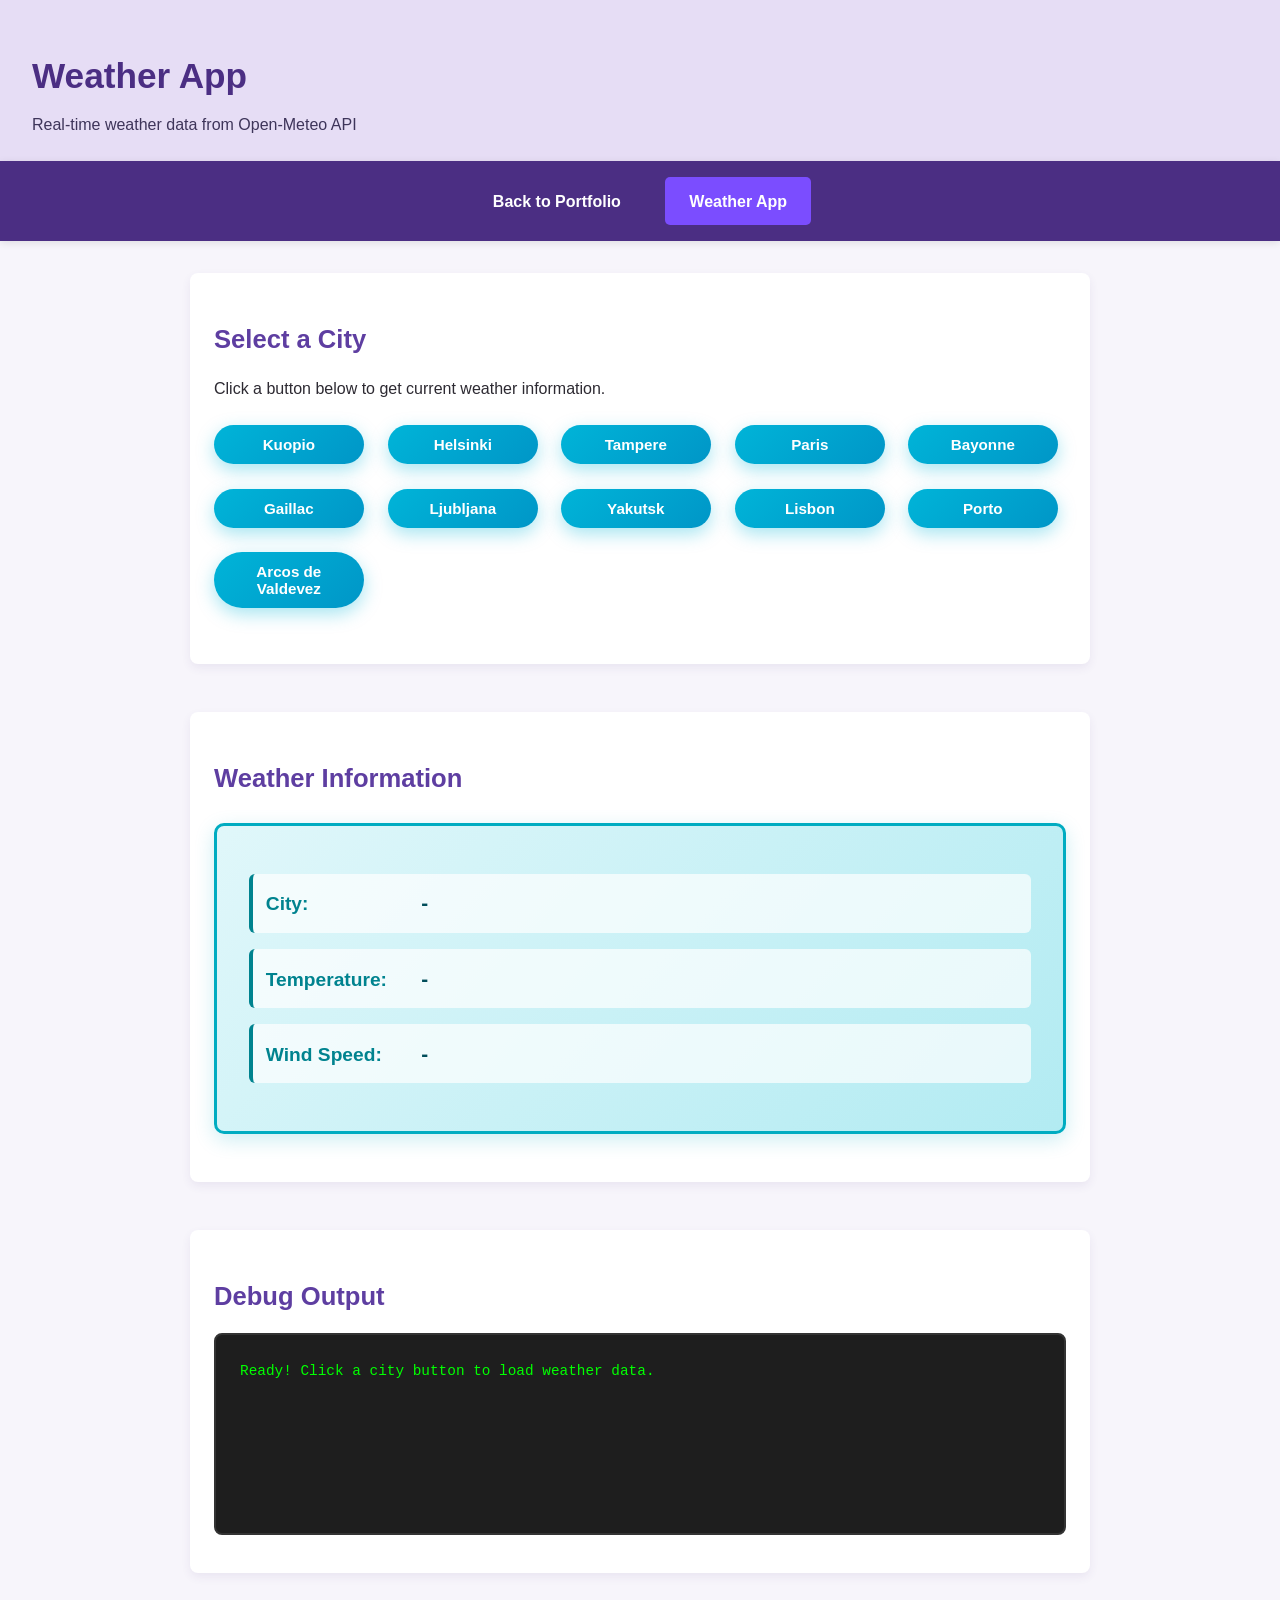
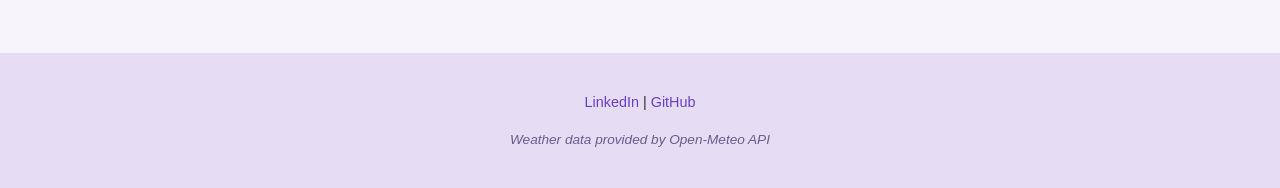
==== commit 8bc60e0d: "first files retake" ====
--- a/weather.html
+++ b/weather.html
@@ -1,115 +1,76 @@
 <!DOCTYPE html>
 <html lang="en">
 <head>
-  <meta charset="UTF-8">
-  <meta name="viewport" content="width=device-width, initial-scale=1.0">
-  <title>Weather App — Tiago Alves</title>
-  <link rel="preconnect" href="https://fonts.googleapis.com">
-  <link rel="preconnect" href="https://fonts.gstatic.com" crossorigin>
-  <link href="https://fonts.googleapis.com/css2?family=DM+Sans:ital,opsz,wght@0,9..40,300;0,9..40,400;0,9..40,500;1,9..40,300&family=DM+Mono:wght@400;500&display=swap" rel="stylesheet">
-  <link rel="stylesheet" href="style.css">
+    <meta charset="UTF-8">
+    <meta name="viewport" content="width=device-width, initial-scale=1.0">
+    <title>Weather App - Tiago ALVES</title>
+    <link rel="stylesheet" href="style.css">
 </head>
 <body>
-  <div class="page-wrapper">
 
-    <aside class="sidebar">
-      <div class="sidebar-inner">
-        <div class="profile-block">
-          <div class="profile-monogram">TA</div>
-          <div>
-            <h1 class="profile-name">Tiago Alves</h1>
-            <p class="profile-title">Engineering Student</p>
-            <p class="profile-location"><span class="dot"></span> South-west France</p>
-          </div>
-        </div>
+    <header>
+        <h1>Weather App</h1>
+        <p>Real-time weather data from Open-Meteo API</p>
+    </header>
 
-        <nav class="side-nav">
-          <a href="index.html">
-            <svg viewBox="0 0 16 16" fill="none"><path d="M2 6l6-4 6 4v8H2V6z" stroke="currentColor" stroke-width="1.3" stroke-linejoin="round"/></svg>
-            Overview
-          </a>
-          <a href="weather.html" class="active">
-            <svg viewBox="0 0 16 16" fill="none"><circle cx="8" cy="8" r="3" stroke="currentColor" stroke-width="1.3"/><path d="M8 1v2M8 13v2M1 8h2M13 8h2M3.05 3.05l1.41 1.41M11.54 11.54l1.41 1.41M3.05 12.95l1.41-1.41M11.54 4.46l1.41-1.41" stroke="currentColor" stroke-width="1.3" stroke-linecap="round"/></svg>
-            Weather App
-          </a>
-        </nav>
+    <nav class="main-nav">
+        <a href="index.html">Back to Portfolio</a>
+        <a href="weather.html" class="active">Weather App</a>
+    </nav>
 
-        <div class="sidebar-actions">
-          <button id="themeBtn" class="icon-btn" title="Toggle theme">
-            <svg viewBox="0 0 16 16" fill="none"><path d="M13.5 10A6 6 0 015.5 2a6 6 0 108 8z" stroke="currentColor" stroke-width="1.3" stroke-linejoin="round"/></svg>
-          </button>
-          <a href="https://github.com/LaTiags" class="icon-btn" title="GitHub" target="_blank">
-            <svg viewBox="0 0 16 16" fill="currentColor"><path d="M8 1C4.13 1 1 4.13 1 8c0 3.09 2.01 5.71 4.79 6.64.35.06.48-.15.48-.34v-1.2C4.26 13.53 3.85 12.16 3.85 12.16c-.32-.81-.78-1.03-.78-1.03-.64-.43.05-.42.05-.42.7.05 1.07.72 1.07.72.63 1.07 1.64.76 2.04.58.06-.45.24-.76.44-.94-1.56-.18-3.2-.78-3.2-3.47 0-.77.27-1.39.72-1.88-.07-.18-.31-.89.07-1.86 0 0 .59-.19 1.92.72A6.7 6.7 0 018 5.84c.59 0 1.19.08 1.75.23 1.33-.9 1.92-.72 1.92-.72.38.97.14 1.68.07 1.86.45.49.72 1.11.72 1.88 0 2.7-1.64 3.29-3.21 3.46.25.22.48.65.48 1.31v1.94c0 .19.13.41.48.34A6.997 6.997 0 0015 8c0-3.87-3.13-7-7-7z"/></svg>
-          </a>
-        </div>
-      </div>
-    </aside>
+    <main>
+        <section>
+            <h2>Select a City</h2>
+            <p>Click a button below to get current weather information.</p>
+            
+            <div class="weather-buttons">
+                <button id="btnKuopio" class="btn btn-weather">Kuopio</button>
+                <button id="btnHelsinki" class="btn btn-weather">Helsinki</button>
+                <button id="btnTampere" class="btn btn-weather">Tampere</button>
+                <button id="btnParis" class="btn btn-weather">Paris</button>
+                <button id="btnBayonne" class="btn btn-weather">Bayonne</button>
+                <button id="btnGaillac" class="btn btn-weather">Gaillac</button>
+                <button id="btnLjubljana" class="btn btn-weather">Ljubljana</button>
+                <button id="btnYakutsk" class="btn btn-weather">Yakutsk</button>
+                <button id="btnLisbon" class="btn btn-weather">Lisbon</button>
+                <button id="btnPorto" class="btn btn-weather">Porto</button>
+                <button id="btnArcos" class="btn btn-weather">Arcos de Valdevez</button>
+            </div>
+        </section>
 
-    <main class="main-content">
+        <section>
+            <h2>Weather Information</h2>
+            
+            <div id="weatherBox" class="weather-box">
+                <div class="weather-item">
+                    <strong>City:</strong> 
+                    <span id="city">-</span>
+                </div>
+                <div class="weather-item">
+                    <strong>Temperature:</strong> 
+                    <span id="temperature">-</span>
+                </div>
+                <div class="weather-item">
+                    <strong>Wind Speed:</strong> 
+                    <span id="wind">-</span>
+                </div>
+            </div>
+        </section>
 
-      <div class="weather-page-header">
-        <div class="section-label">Live data</div>
-        <h2 class="section-title">Weather App</h2>
-        <p style="font-size:14px;color:var(--text-2);max-width:480px;">Real-time conditions from the Open-Meteo API. Select a city to fetch current temperature and wind speed.</p>
-      </div>
+        <section>
+            <h2>Debug Output</h2>
+            <pre id="output"></pre>
+        </section>
+    </main>
 
-      <section class="content-section">
-        <div class="section-label">Select city</div>
-        <div class="weather-buttons">
-          <button id="btnKuopio"   class="btn-weather">Kuopio</button>
-          <button id="btnHelsinki" class="btn-weather">Helsinki</button>
-          <button id="btnTampere"  class="btn-weather">Tampere</button>
-          <button id="btnParis"    class="btn-weather">Paris</button>
-          <button id="btnBayonne"  class="btn-weather">Bayonne</button>
-          <button id="btnGaillac"  class="btn-weather">Gaillac</button>
-          <button id="btnLjubljanabtn" class="btn-weather">Ljubljana</button>
-          <button id="btnYakutsk"  class="btn-weather">Yakutsk</button>
-          <button id="btnLisbon"   class="btn-weather">Lisbon</button>
-          <button id="btnPorto"    class="btn-weather">Porto</button>
-          <button id="btnArcos"    class="btn-weather">Arcos de Valdevez</button>
-        </div>
-      </section>
+    <footer>
+        <p>
+            <a href="https://www.linkedin.com/">LinkedIn</a> |
+            <a href="https://github.com/">GitHub</a>
+        </p>
+        <p class="last-updated">Weather data provided by Open-Meteo API</p>
+    </footer>
 
-      <section class="content-section">
-        <div class="section-label">Current conditions</div>
-        <div id="weatherBox" class="weather-box">
-          <div class="weather-item">
-            <strong>City</strong>
-            <span id="city">—</span>
-          </div>
-          <div class="weather-item">
-            <strong>Temperature</strong>
-            <span id="temperature">—</span>
-          </div>
-          <div class="weather-item">
-            <strong>Wind speed</strong>
-            <span id="wind">—</span>
-          </div>
-        </div>
-      </section>
-
-      <section class="content-section">
-        <div class="section-label">Debug output</div>
-        <pre id="output">Ready — select a city above.</pre>
-      </section>
-
-    </main>
-  </div>
-
-  <script src="weather.js"></script>
-  <script>
-    // Theme sync
-    const THEME_KEY = "portfolio_theme";
-    function loadTheme() {
-      if (localStorage.getItem(THEME_KEY) === "dark") document.body.classList.add("dark");
-    }
-    const themeBtn = document.getElementById("themeBtn");
-    if (themeBtn) themeBtn.addEventListener("click", () => {
-      document.body.classList.toggle("dark");
-      const isDark = document.body.classList.contains("dark");
-      localStorage.setItem(THEME_KEY, isDark ? "dark" : "light");
-    });
-    loadTheme();
-  </script>
+    <script src="weather.js"></script>
 </body>
 </html>
--- a/style.css
+++ b/style.css
@@ -1,747 +1,656 @@
-/* =============================================
-   Tiago Alves — Engineering Portfolio
-   Style: Clean editorial, monochrome-forward
-============================================= */
-
-/* === Tokens === */
-:root {
-  --bg:         #f5f4f0;
-  --bg-card:    #ffffff;
-  --bg-sidebar: #111110;
-  --text:       #1a1917;
-  --text-2:     #6b6963;
-  --text-3:     #9c9a93;
-  --accent:     #c8602a;
-  --accent-2:   #e07840;
-  --border:     #e2e0d8;
-  --border-2:   #d0cec6;
-
-  --font-body: 'DM Sans', sans-serif;
-  --font-mono: 'DM Mono', monospace;
-
-  --sidebar-w: 260px;
-  --radius: 10px;
-  --radius-lg: 16px;
-}
-
-/* === Dark mode === */
-body.dark {
-  --bg:         #141412;
-  --bg-card:    #1e1d1b;
-  --bg-sidebar: #0c0c0b;
-  --text:       #f0ede6;
-  --text-2:     #9c9a93;
-  --text-3:     #5a5852;
-  --border:     #2a2926;
-  --border-2:   #333230;
-}
-
-/* === Reset === */
-*, *::before, *::after { box-sizing: border-box; margin: 0; padding: 0; }
+/* =========================
+   Base typography & reset
+========================= */
 
 body {
-  font-family: var(--font-body);
-  background: var(--bg);
-  color: var(--text);
-  font-size: 15px;
-  line-height: 1.65;
-  transition: background 0.25s, color 0.25s;
-}
-
-a { color: inherit; text-decoration: none; }
-img, iframe { display: block; max-width: 100%; }
-
-/* === Skip link === */
-.skip-link {
+  font-family: "Segoe UI", Arial, sans-serif;
+  line-height: 1.6;
+  margin: 0;
+  background-color: #f7f5fb;
+  color: #2d2a32;
+  transition: background-color 0.3s ease, color 0.3s ease;
+}
+
+/* =========================
+   Headings
+========================= */
+
+h1 {
+  font-size: 2.2rem;
+  color: #4b2e83;
+  margin-bottom: 0.5rem;
+}
+
+h2 {
+  font-size: 1.6rem;
+  color: #5e3ea1;
+  margin-bottom: 1rem;
+}
+
+h3 {
+  font-size: 1.2rem;
+  color: #6a3dc7;
+  margin-bottom: 0.5rem;
+}
+
+/* =========================
+   Layout
+========================= */
+
+main {
+  max-width: 900px;
+  margin: 0 auto;
+  padding: 2rem;
+}
+
+/* =========================
+   Navigation
+========================= */
+
+.main-nav {
+  background-color: #4b2e83;
+  padding: 1rem 2rem;
+  text-align: center;
+  box-shadow: 0 2px 8px rgba(0, 0, 0, 0.1);
+}
+
+.main-nav a {
+  color: #ffffff;
+  text-decoration: none;
+  font-weight: 600;
+  padding: 0.7rem 1.5rem;
+  margin: 0 0.5rem;
+  border-radius: 5px;
+  transition: background-color 0.3s ease;
+  display: inline-block;
+}
+
+.main-nav a:hover {
+  background-color: #5e3ea1;
+  text-decoration: none;
+}
+
+.main-nav a.active {
+  background-color: #7b4dff;
+}
+
+/* =========================
+   Header & Footer
+========================= */
+
+header,
+footer {
+  background-color: #e6ddf5;
+  padding: 1.5rem 2rem;
+  transition: background-color 0.3s ease;
+}
+
+header p {
+  margin: 0;
+  color: #3e355a;
+}
+
+footer {
+  text-align: center;
+  font-size: 0.9rem;
+}
+
+/* =========================
+   Sections
+========================= */
+
+section {
+  margin-bottom: 3rem;
+  padding: 1.5rem;
+  background-color: #ffffff;
+  border-radius: 8px;
+  box-shadow: 0 4px 10px rgba(75, 46, 131, 0.08);
+  transition: background-color 0.3s ease;
+}
+
+/* =========================
+   Weather App Specific Styles
+========================= */
+
+.weather-buttons {
+  display: grid;
+  grid-template-columns: repeat(auto-fit, minmax(150px, 1fr));
+  gap: 1rem;
+  margin: 1.5rem 0;
+}
+
+.btn-weather {
+  background: linear-gradient(135deg, #00b4d8, #0096c7);
+  color: white;
+  box-shadow: 0 6px 18px rgba(0, 180, 216, 0.35);
+}
+
+.btn-weather:hover {
+  background: linear-gradient(135deg, #0096c7, #0077b6);
+}
+
+.weather-box {
+  background: linear-gradient(135deg, #e0f7fa, #b2ebf2);
+  padding: 2rem;
+  border-radius: 10px;
+  border: 3px solid #00acc1;
+  box-shadow: 0 6px 20px rgba(0, 172, 193, 0.2);
+  margin: 1.5rem 0;
+}
+
+.weather-item {
+  margin: 1rem 0;
+  font-size: 1.2rem;
+  padding: 0.8rem;
+  background-color: rgba(255, 255, 255, 0.7);
+  border-radius: 6px;
+  border-left: 4px solid #00838f;
+}
+
+.weather-item strong {
+  color: #00838f;
+  display: inline-block;
+  min-width: 150px;
+}
+
+.weather-item span {
+  color: #004d5a;
+  font-weight: 600;
+  font-size: 1.3rem;
+}
+
+#output {
+  background-color: #1e1e1e;
+  color: #0f0;
+  padding: 1.5rem;
+  border-radius: 8px;
+  font-family: "Courier New", Courier, monospace;
+  font-size: 0.9rem;
+  line-height: 1.8;
+  min-height: 150px;
+  max-height: 400px;
+  overflow-y: auto;
+  white-space: pre-wrap;
+  word-wrap: break-word;
+  border: 2px solid #333;
+}
+
+/* =========================
+   External Data Demo
+========================= */
+
+.btn-primary {
+  background: linear-gradient(135deg, #28a745, #20c997);
+  color: white;
+  box-shadow: 0 6px 18px rgba(40, 167, 69, 0.35);
+}
+
+.btn-primary:hover {
+  background: linear-gradient(135deg, #218838, #1aa179);
+}
+
+.data-status {
+  margin-top: 1rem;
+  padding: 0.8rem 1.2rem;
+  border-radius: 6px;
+  font-weight: 600;
+  font-size: 1rem;
+}
+
+.data-status.loading {
+  background-color: #fff3cd;
+  color: #856404;
+  border-left: 4px solid #ffc107;
+}
+
+.data-status.error {
+  background-color: #f8d7da;
+  color: #721c24;
+  border-left: 4px solid #dc3545;
+}
+
+.data-output {
+  margin-top: 1rem;
+}
+
+.user-card {
+  background: linear-gradient(135deg, #f0f8ff, #e6f3ff);
+  padding: 1.5rem;
+  border-radius: 8px;
+  border: 2px solid #b3d9ff;
+  box-shadow: 0 4px 12px rgba(0, 123, 255, 0.1);
+}
+
+.user-card h3 {
+  margin-top: 0;
+  color: #0066cc;
+  border-bottom: 2px solid #b3d9ff;
+  padding-bottom: 0.5rem;
+  margin-bottom: 1rem;
+}
+
+.user-card p {
+  margin: 0.8rem 0;
+  color: #333;
+  font-size: 1rem;
+}
+
+.user-card strong {
+  color: #0066cc;
+  font-weight: 600;
+}
+
+/* =========================
+   Skills Grid
+========================= */
+
+.skills-grid {
+  display: grid;
+  grid-template-columns: repeat(auto-fit, minmax(250px, 1fr));
+  gap: 1.5rem;
+  margin-top: 1.5rem;
+}
+
+.skill-card {
+  background: linear-gradient(135deg, #f8f5ff, #ede7ff);
+  padding: 1.5rem;
+  border-radius: 8px;
+  border: 2px solid #d1c4ff;
+  transition: transform 0.3s ease, box-shadow 0.3s ease;
+}
+
+.skill-card:hover {
+  transform: translateY(-5px);
+  box-shadow: 0 8px 20px rgba(123, 77, 255, 0.2);
+}
+
+.skill-card h3 {
+  margin-top: 0;
+  margin-bottom: 0.5rem;
+  color: #4b2e83;
+  font-size: 1.3rem;
+}
+
+.skill-card p {
+  margin: 0;
+  color: #6a5b8c;
+  font-size: 0.95rem;
+}
+
+/* =========================
+   Projects
+========================= */
+
+.project {
+  background-color: #fafafa;
+  padding: 1.5rem;
+  border-radius: 8px;
+  border-left: 4px solid #7b4dff;
+  margin-bottom: 1.5rem;
+  transition: transform 0.3s ease, box-shadow 0.3s ease;
+}
+
+.project:hover {
+  transform: translateX(5px);
+  box-shadow: 0 4px 15px rgba(123, 77, 255, 0.15);
+}
+
+.project:last-child {
+  margin-bottom: 0;
+}
+
+.project h3 {
+  margin-top: 0;
+  color: #4b2e83;
+}
+
+.project p {
+  margin: 0.5rem 0 1rem 0;
+  color: #3e355a;
+  line-height: 1.6;
+}
+
+.project-link {
+  display: inline-block;
+  color: #7b4dff;
+  font-weight: 600;
+  text-decoration: none;
+  transition: color 0.3s ease;
+}
+
+.project-link:hover {
+  color: #5e3ea1;
+  text-decoration: underline;
+}
+
+/* =========================
+   Portfolio media
+========================= */
+
+figure {
+  margin: 0 0 1.5rem 0;
+}
+
+figcaption {
+  margin-top: 0.5rem;
+  font-size: 0.9rem;
+  color: #6a5b8c;
+}
+
+/* Images responsive */
+img {
+  max-width: 100%;
+  height: auto;
+  border-radius: 6px;
+}
+
+iframe {
+  border-radius: 6px;
+  max-width: 100%;
+}
+
+/* =========================
+   Links
+========================= */
+
+a {
+  color: #6a3dc7;
+  text-decoration: none;
+  font-weight: 500;
+}
+
+a:hover {
+  text-decoration: underline;
+}
+
+/* =========================
+   Lists
+========================= */
+
+ul {
+  padding-left: 1.2rem;
+}
+
+li {
+  margin-bottom: 0.5rem;
+}
+
+/* =========================
+   Last Updated
+========================= */
+
+.last-updated {
+  font-size: 0.85rem;
+  color: #6a5b8c;
+  margin-top: 0.5rem;
+  font-style: italic;
+}
+
+/* =========================
+   Skip link (accessibility)
+========================= */
+
+a[href="#main"] {
   position: absolute;
   left: -999px;
-  top: 12px;
-  background: var(--accent);
-  color: #fff;
-  padding: 6px 14px;
-  border-radius: 6px;
-  font-size: 13px;
-  z-index: 9999;
-}
-.skip-link:focus { left: 12px; }
-
-/* =============================================
-   Layout
-============================================= */
-
-.page-wrapper {
-  display: flex;
-  min-height: 100vh;
-}
-
-/* === Sidebar === */
-.sidebar {
-  width: var(--sidebar-w);
-  background: var(--bg-sidebar);
-  color: #f0ede6;
-  position: sticky;
-  top: 0;
-  height: 100vh;
-  flex-shrink: 0;
-  display: flex;
-  flex-direction: column;
-  border-right: 1px solid rgba(255,255,255,0.06);
-}
-
-.sidebar-inner {
-  display: flex;
-  flex-direction: column;
-  padding: 28px 20px;
-  height: 100%;
-  gap: 28px;
-}
-
-/* Profile block */
-.profile-block {
-  display: flex;
-  align-items: center;
-  gap: 12px;
-}
-
-.profile-monogram {
-  width: 42px;
-  height: 42px;
-  border-radius: 10px;
-  background: var(--accent);
-  color: #fff;
-  font-size: 14px;
-  font-weight: 500;
-  letter-spacing: 0.5px;
-  display: flex;
-  align-items: center;
-  justify-content: center;
-  flex-shrink: 0;
-  font-family: var(--font-mono);
-}
-
-.profile-name {
-  font-size: 14px;
-  font-weight: 500;
-  color: #f0ede6;
-  letter-spacing: -0.01em;
-}
-
-.profile-title {
-  font-size: 12px;
-  color: rgba(240,237,230,0.5);
-  margin-top: 1px;
-}
-
-.profile-location {
-  font-size: 11px;
-  color: rgba(240,237,230,0.4);
-  margin-top: 3px;
-  display: flex;
-  align-items: center;
-  gap: 5px;
-}
-
-.dot {
-  width: 6px;
-  height: 6px;
-  border-radius: 50%;
-  background: #4caf7d;
-  flex-shrink: 0;
-  box-shadow: 0 0 0 2px rgba(76,175,125,0.25);
-}
-
-/* Nav */
-.side-nav {
-  display: flex;
-  flex-direction: column;
-  gap: 2px;
-}
-
-.side-nav a {
-  display: flex;
-  align-items: center;
-  gap: 9px;
-  padding: 8px 10px;
-  border-radius: 7px;
-  font-size: 13px;
-  color: rgba(240,237,230,0.55);
-  transition: background 0.15s, color 0.15s;
-}
-
-.side-nav a svg {
-  width: 15px;
-  height: 15px;
-  flex-shrink: 0;
-  opacity: 0.7;
-}
-
-.side-nav a:hover {
-  background: rgba(255,255,255,0.07);
-  color: rgba(240,237,230,0.9);
-}
-
-.side-nav a.active {
-  background: rgba(255,255,255,0.1);
-  color: #f0ede6;
-}
-.side-nav a.active svg { opacity: 1; }
-
-/* Sidebar actions */
-.sidebar-actions {
-  display: flex;
-  gap: 8px;
-  margin-top: auto;
-}
-
-.icon-btn {
-  width: 34px;
-  height: 34px;
-  background: rgba(255,255,255,0.07);
-  border: 1px solid rgba(255,255,255,0.1);
-  border-radius: 8px;
-  color: rgba(240,237,230,0.7);
+  top: 10px;
+  background-color: #4b2e83;
+  color: #ffffff;
+  padding: 0.5rem 1rem;
+  border-radius: 4px;
+}
+
+a[href="#main"]:focus {
+  left: 10px;
+}
+
+/* =========================
+   Dark Mode
+========================= */
+
+body.dark {
+  background-color: #1e1b26;
+  color: #f1ecff;
+}
+
+body.dark section {
+  background-color: #2a2438;
+}
+
+body.dark header,
+body.dark footer {
+  background-color: #2f2750;
+}
+
+body.dark .main-nav {
+  background-color: #2f2750;
+}
+
+body.dark .main-nav a.active {
+  background-color: #5e3ea1;
+}
+
+body.dark a {
+  color: #c9a6ff;
+}
+
+body.dark h1,
+body.dark h2,
+body.dark h3 {
+  color: #d4b8ff;
+}
+
+body.dark .skill-card {
+  background: linear-gradient(135deg, #3a2f5e, #4a3870);
+  border-color: #5e3ea1;
+}
+
+body.dark .skill-card h3 {
+  color: #d4b8ff;
+}
+
+body.dark .skill-card p {
+  color: #b8a5d6;
+}
+
+body.dark .project {
+  background-color: #332d44;
+  border-left-color: #9b7dff;
+}
+
+body.dark .project h3 {
+  color: #d4b8ff;
+}
+
+body.dark .project p {
+  color: #c5b8d9;
+}
+
+body.dark .project-link {
+  color: #b388ff;
+}
+
+body.dark .project-link:hover {
+  color: #d4b8ff;
+}
+
+body.dark .last-updated {
+  color: #9b8bb3;
+}
+
+body.dark figcaption {
+  color: #b8a5d6;
+}
+
+body.dark .user-card {
+  background: linear-gradient(135deg, #2a3f5f, #344a6a);
+  border-color: #5a7fa8;
+}
+
+body.dark .user-card h3 {
+  color: #8db3ff;
+  border-bottom-color: #5a7fa8;
+}
+
+body.dark .user-card p {
+  color: #d4e1f5;
+}
+
+body.dark .user-card strong {
+  color: #8db3ff;
+}
+
+body.dark .data-status.loading {
+  background-color: #5a4f2e;
+  color: #ffd966;
+  border-left-color: #ffb700;
+}
+
+body.dark .data-status.error {
+  background-color: #5a2e2e;
+  color: #ff9999;
+  border-left-color: #ff5555;
+}
+
+body.dark .weather-box {
+  background: linear-gradient(135deg, #1a3d4d, #225566);
+  border-color: #3a7a8f;
+}
+
+body.dark .weather-item {
+  background-color: rgba(42, 85, 100, 0.5);
+  border-left-color: #4da6bf;
+}
+
+body.dark .weather-item strong {
+  color: #6ec9e0;
+}
+
+body.dark .weather-item span {
+  color: #a8e6f5;
+}
+
+/* =========================
+   Animated Buttons
+========================= */
+
+.btn {
+  padding: 0.7rem 1.4rem;
+  border: none;
+  border-radius: 999px;
+  font-size: 0.95rem;
+  font-weight: 600;
   cursor: pointer;
-  display: flex;
-  align-items: center;
-  justify-content: center;
-  transition: background 0.15s, color 0.15s;
-  flex-shrink: 0;
-}
-
-.icon-btn svg { width: 15px; height: 15px; }
-.icon-btn:hover {
-  background: rgba(255,255,255,0.12);
-  color: #f0ede6;
-}
-
-.counter-btn {
-  background: transparent;
-  border: 1px solid rgba(255,255,255,0.12);
-  border-radius: 8px;
-  color: rgba(240,237,230,0.4);
-  font-family: var(--font-mono);
-  font-size: 11px;
-  padding: 6px 12px;
-  cursor: pointer;
-  transition: border-color 0.15s, color 0.15s;
-  text-align: left;
-}
-.counter-btn:hover {
-  border-color: rgba(255,255,255,0.22);
-  color: rgba(240,237,230,0.7);
-}
-
-/* === Main content === */
-.main-content {
-  flex: 1;
-  min-width: 0;
-  padding: 48px 52px 80px;
-  max-width: 820px;
-}
-
-/* =============================================
-   Sections
-============================================= */
-
-.content-section {
-  margin-bottom: 64px;
-}
-
-.section-label {
-  font-family: var(--font-mono);
-  font-size: 11px;
-  font-weight: 400;
-  letter-spacing: 0.08em;
-  text-transform: uppercase;
-  color: var(--accent);
-  margin-bottom: 8px;
-}
-
-.section-title {
-  font-size: 22px;
-  font-weight: 400;
-  letter-spacing: -0.02em;
-  color: var(--text);
-  margin-bottom: 28px;
-}
-
-/* =============================================
-   Hero
-============================================= */
-
-.hero-section {
-  margin-bottom: 72px;
-  padding-top: 8px;
-}
-
-.hero-tag {
-  font-family: var(--font-mono);
-  font-size: 11px;
-  letter-spacing: 0.08em;
-  text-transform: uppercase;
-  color: var(--accent);
-  margin-bottom: 16px;
-}
-
-.hero-heading {
-  font-size: clamp(28px, 4vw, 40px);
-  font-weight: 300;
-  letter-spacing: -0.03em;
-  line-height: 1.2;
-  color: var(--text);
-  margin-bottom: 16px;
-}
-
-.hero-heading em {
-  font-style: normal;
-  color: var(--accent);
-}
-
-.hero-sub {
-  font-size: 15px;
-  color: var(--text-2);
-  max-width: 520px;
-  line-height: 1.7;
-  margin-bottom: 28px;
-}
-
-.hero-cta {
-  display: flex;
-  align-items: center;
-  gap: 14px;
-  flex-wrap: wrap;
-}
-
-.btn-primary {
-  display: inline-flex;
-  align-items: center;
-  gap: 7px;
-  background: var(--text);
-  color: var(--bg);
-  border: none;
-  border-radius: 8px;
-  padding: 10px 18px;
-  font-family: var(--font-body);
-  font-size: 14px;
-  font-weight: 500;
-  cursor: pointer;
-  transition: opacity 0.15s;
-}
-.btn-primary svg { width: 15px; height: 15px; }
-.btn-primary:hover { opacity: 0.8; }
-
-.btn-secondary {
-  font-size: 14px;
-  font-weight: 500;
-  color: var(--text-2);
-  transition: color 0.15s;
-}
-.btn-secondary:hover { color: var(--text); }
-
-/* API demo output */
-.data-status {
-  margin-top: 14px;
-  font-size: 13px;
-  font-family: var(--font-mono);
-}
-.data-status.loading { color: var(--text-2); }
-.data-status.error   { color: #d04040; }
-
-#dataOutput { margin-top: 12px; }
-
-.user-card {
-  background: var(--bg-card);
-  border: 1px solid var(--border);
-  border-radius: var(--radius);
-  padding: 18px 20px;
-  display: grid;
-  grid-template-columns: 1fr 1fr;
-  gap: 6px 24px;
-  max-width: 420px;
-  animation: fadeUp 0.3s ease;
-}
-
-.user-card h3 {
-  grid-column: 1/-1;
-  font-size: 13px;
-  font-weight: 500;
-  color: var(--text-2);
-  margin-bottom: 4px;
-  font-family: var(--font-mono);
-  text-transform: uppercase;
-  letter-spacing: 0.06em;
-  font-size: 11px;
-}
-
-.user-card p {
-  font-size: 13px;
-  color: var(--text);
-}
-
-.user-card strong {
-  color: var(--text-3);
-  font-weight: 400;
-  display: block;
-  font-size: 11px;
-  font-family: var(--font-mono);
-}
-
-/* =============================================
-   Skills
-============================================= */
-
-.skills-grid {
-  display: grid;
-  grid-template-columns: repeat(3, 1fr);
-  gap: 12px;
-}
-
-.skill-card {
-  background: var(--bg-card);
-  border: 1px solid var(--border);
-  border-radius: var(--radius);
-  padding: 18px 16px;
-  transition: border-color 0.15s, transform 0.15s;
-}
-
-.skill-card:hover {
-  border-color: var(--border-2);
-  transform: translateY(-2px);
-}
-
-.skill-icon {
-  width: 32px;
-  height: 32px;
-  border-radius: 8px;
-  display: flex;
-  align-items: center;
-  justify-content: center;
-  margin-bottom: 12px;
-}
-
-.skill-icon svg { width: 16px; height: 16px; }
-
-.skill-icon--web     { background: #fff3e8; color: var(--accent); }
-.skill-icon--js      { background: #fdf8e2; color: #b08000; }
-.skill-icon--py      { background: #e8f0fe; color: #3060c0; }
-.skill-icon--iot     { background: #e8f7ee; color: #2a8a50; }
-.skill-icon--mech    { background: #f0eefe; color: #6640c0; }
-.skill-icon--circuits{ background: #fde8e8; color: #c03030; }
-
-body.dark .skill-icon--web      { background: rgba(200,96,42,0.15);  color: var(--accent-2); }
-body.dark .skill-icon--js       { background: rgba(200,160,0,0.15);  color: #d4a830; }
-body.dark .skill-icon--py       { background: rgba(70,130,220,0.15); color: #6898e8; }
-body.dark .skill-icon--iot      { background: rgba(50,160,90,0.15);  color: #50c080; }
-body.dark .skill-icon--mech     { background: rgba(120,80,210,0.15); color: #a878f0; }
-body.dark .skill-icon--circuits { background: rgba(200,50,50,0.15);  color: #e07070; }
-
-.skill-card h3 {
-  font-size: 13px;
-  font-weight: 500;
-  color: var(--text);
-  margin-bottom: 4px;
-}
-
-.skill-card p {
-  font-size: 12px;
-  color: var(--text-2);
-  line-height: 1.55;
-}
-
-/* =============================================
-   Projects
-============================================= */
-
-.projects-list {
-  display: flex;
-  flex-direction: column;
-  gap: 1px;
-  border: 1px solid var(--border);
-  border-radius: var(--radius-lg);
+  transition: all 0.25s ease;
+  position: relative;
   overflow: hidden;
-  background: var(--border);
-}
-
-.project-card {
-  background: var(--bg-card);
-  padding: 24px 28px;
-  transition: background 0.15s;
-}
-.project-card:hover { background: var(--bg); }
-
-.project-meta {
-  display: flex;
-  gap: 6px;
-  margin-bottom: 10px;
-}
-
-.project-tag {
-  font-family: var(--font-mono);
-  font-size: 10px;
-  letter-spacing: 0.05em;
-  padding: 3px 8px;
-  border-radius: 4px;
-  background: var(--border);
-  color: var(--text-3);
-}
-
-.project-card h3 {
-  font-size: 16px;
-  font-weight: 500;
-  letter-spacing: -0.01em;
-  color: var(--text);
-  margin-bottom: 6px;
-}
-
-.project-card p {
-  font-size: 13px;
-  color: var(--text-2);
-  line-height: 1.65;
-  max-width: 560px;
-  margin-bottom: 14px;
-}
-
-.project-link {
-  display: inline-flex;
-  align-items: center;
-  gap: 6px;
-  font-size: 13px;
-  font-weight: 500;
-  color: var(--accent);
-  transition: gap 0.15s;
-}
-
-.project-link svg { width: 14px; height: 14px; }
-.project-link:hover { gap: 10px; }
-
-/* =============================================
-   Gallery
-============================================= */
-
-.gallery-grid {
-  display: grid;
-  grid-template-columns: 1fr 1fr;
-  gap: 16px;
-}
-
-.gallery-item {
-  border-radius: var(--radius);
-  overflow: hidden;
-  border: 1px solid var(--border);
-}
-
-.gallery-item--wide { grid-column: 1; }
-
-.gallery-item img {
-  width: 100%;
-  height: 200px;
-  object-fit: cover;
-  transition: transform 0.4s ease;
-}
-.gallery-item:hover img { transform: scale(1.03); }
-
-.video-wrapper {
-  position: relative;
-  padding-bottom: 56.25%;
-  height: 0;
-}
-.video-wrapper iframe {
+  margin-right: 0.5rem;
+  margin-bottom: 0.5rem;
+}
+
+/* Violet gradient theme button */
+
+.btn-theme {
+  background: linear-gradient(135deg, #7b4dff, #b388ff);
+  color: white;
+  box-shadow: 0 6px 18px rgba(123, 77, 255, 0.35);
+}
+
+/* Counter button — softer violet */
+
+.btn-counter {
+  background: linear-gradient(135deg, #ede7ff, #d1c4ff);
+  color: #4b2e83;
+  box-shadow: 0 4px 12px rgba(75, 46, 131, 0.15);
+}
+
+/* Hover animation */
+
+.btn:hover {
+  transform: translateY(-3px);
+  box-shadow: 0 10px 22px rgba(0,0,0,0.18);
+}
+
+/* Click press animation */
+
+.btn:active {
+  transform: translateY(0);
+  box-shadow: 0 3px 8px rgba(0,0,0,0.2);
+}
+
+/* Glow pulse effect */
+
+.btn::after {
+  content: "";
   position: absolute;
-  top: 0; left: 0;
-  width: 100%; height: 100%;
-  border: none;
-}
-
-figcaption {
-  padding: 10px 14px;
-  font-size: 12px;
-  color: var(--text-3);
-  font-family: var(--font-mono);
-  background: var(--bg-card);
-  border-top: 1px solid var(--border);
-}
-
-/* =============================================
-   Interests
-============================================= */
-
-.interests-grid {
-  display: flex;
-  flex-wrap: wrap;
-  gap: 8px;
-}
-
-.interest-item {
-  background: var(--bg-card);
-  border: 1px solid var(--border);
-  border-radius: 6px;
-  padding: 7px 14px;
-  font-size: 13px;
-  color: var(--text-2);
-  transition: border-color 0.15s, color 0.15s;
-}
-.interest-item:hover {
-  border-color: var(--accent);
-  color: var(--text);
-}
-
-/* =============================================
-   Footer
-============================================= */
-
-.site-footer {
-  padding-top: 40px;
-  border-top: 1px solid var(--border);
-  margin-top: 16px;
-}
-
-.last-updated {
-  font-family: var(--font-mono);
-  font-size: 11px;
-  color: var(--text-3);
-}
-
-/* =============================================
-   Weather App
-============================================= */
-
-.weather-page-header {
-  margin-bottom: 36px;
-}
-
-.weather-buttons {
-  display: grid;
-  grid-template-columns: repeat(auto-fill, minmax(140px, 1fr));
-  gap: 8px;
-  margin-top: 20px;
-}
-
-.btn-weather {
-  background: var(--bg-card);
-  border: 1px solid var(--border);
-  border-radius: 8px;
-  padding: 10px 14px;
-  font-family: var(--font-body);
-  font-size: 13px;
-  font-weight: 500;
-  color: var(--text);
-  cursor: pointer;
-  transition: border-color 0.15s, background 0.15s;
-  text-align: left;
-}
-
-.btn-weather:hover {
-  border-color: var(--accent);
-  background: var(--bg);
-}
-
-.btn-weather.active {
-  border-color: var(--accent);
-  color: var(--accent);
-}
-
-.weather-box {
-  background: var(--bg-card);
-  border: 1px solid var(--border);
-  border-radius: var(--radius-lg);
-  padding: 28px;
-  margin-top: 24px;
-  display: grid;
-  grid-template-columns: repeat(3, 1fr);
-  gap: 1px;
-  overflow: hidden;
-  background: var(--border);
-}
-
-.weather-item {
-  background: var(--bg-card);
-  padding: 20px 24px;
-  text-align: center;
-}
-
-.weather-item strong {
-  display: block;
-  font-family: var(--font-mono);
-  font-size: 10px;
-  letter-spacing: 0.08em;
-  text-transform: uppercase;
-  color: var(--text-3);
-  font-weight: 400;
-  margin-bottom: 8px;
-}
-
-.weather-item span {
-  display: block;
-  font-size: 28px;
-  font-weight: 300;
-  letter-spacing: -0.02em;
-  color: var(--text);
-}
-
-#output {
-  background: var(--bg-card);
-  border: 1px solid var(--border);
-  border-radius: var(--radius);
-  padding: 20px;
-  font-family: var(--font-mono);
-  font-size: 12px;
-  color: var(--text-2);
-  line-height: 1.8;
-  min-height: 120px;
-  max-height: 320px;
-  overflow-y: auto;
-  white-space: pre-wrap;
-  margin-top: 20px;
-}
-
-/* =============================================
-   Animations
-============================================= */
-
-@keyframes fadeUp {
-  from { opacity: 0; transform: translateY(6px); }
-  to   { opacity: 1; transform: translateY(0);   }
-}
-
-/* =============================================
-   Responsive
-============================================= */
-
-@media (max-width: 900px) {
-  .skills-grid { grid-template-columns: repeat(2, 1fr); }
-}
-
-@media (max-width: 720px) {
-  .page-wrapper { flex-direction: column; }
-
-  .sidebar {
+  inset: 0;
+  border-radius: inherit;
+  opacity: 0;
+  background: radial-gradient(circle at center, rgba(255,255,255,0.35), transparent 60%);
+  transition: opacity 0.3s ease;
+}
+
+.btn:hover::after {
+  opacity: 1;
+}
+
+/* Dark mode adaptation */
+
+body.dark .btn-counter {
+  background: linear-gradient(135deg, #3a2f5e, #5e3ea1);
+  color: #f1ecff;
+}
+
+/* Button pop animation on load */
+
+.btn {
+  animation: btnPop 0.5s ease both;
+}
+
+@keyframes btnPop {
+  from {
+    transform: scale(0.9);
+    opacity: 0;
+  }
+  to {
+    transform: scale(1);
+    opacity: 1;
+  }
+}
+
+/* =========================
+   Responsive Design
+========================= */
+
+@media (max-width: 768px) {
+  main {
+    padding: 1rem;
+  }
+  
+  .main-nav a {
+    display: block;
+    margin: 0.5rem 0;
+  }
+  
+  .skills-grid {
+    grid-template-columns: 1fr;
+    gap: 1rem;
+  }
+  
+  .weather-buttons {
+    grid-template-columns: 1fr;
+  }
+  
+  h1 {
+    font-size: 1.8rem;
+  }
+  
+  h2 {
+    font-size: 1.4rem;
+  }
+  
+  iframe {
     width: 100%;
-    height: auto;
-    position: static;
-  }
-
-  .sidebar-inner {
-    flex-direction: row;
-    flex-wrap: wrap;
-    padding: 16px;
-    gap: 12px;
-    align-items: center;
-  }
-
-  .profile-block { flex: 1; }
-  .side-nav { flex-direction: row; }
-  .side-nav a { padding: 6px 10px; }
-  .side-nav a svg { display: none; }
-  .sidebar-actions { margin-top: 0; }
-  .counter-btn { display: none; }
-
-  .main-content { padding: 28px 20px 60px; }
-
-  .skills-grid { grid-template-columns: 1fr 1fr; }
-  .gallery-grid { grid-template-columns: 1fr; }
-  .weather-box { grid-template-columns: 1fr; }
-}
-
-@media (max-width: 480px) {
-  .skills-grid { grid-template-columns: 1fr; }
+    height: 250px;
+  }
 }
